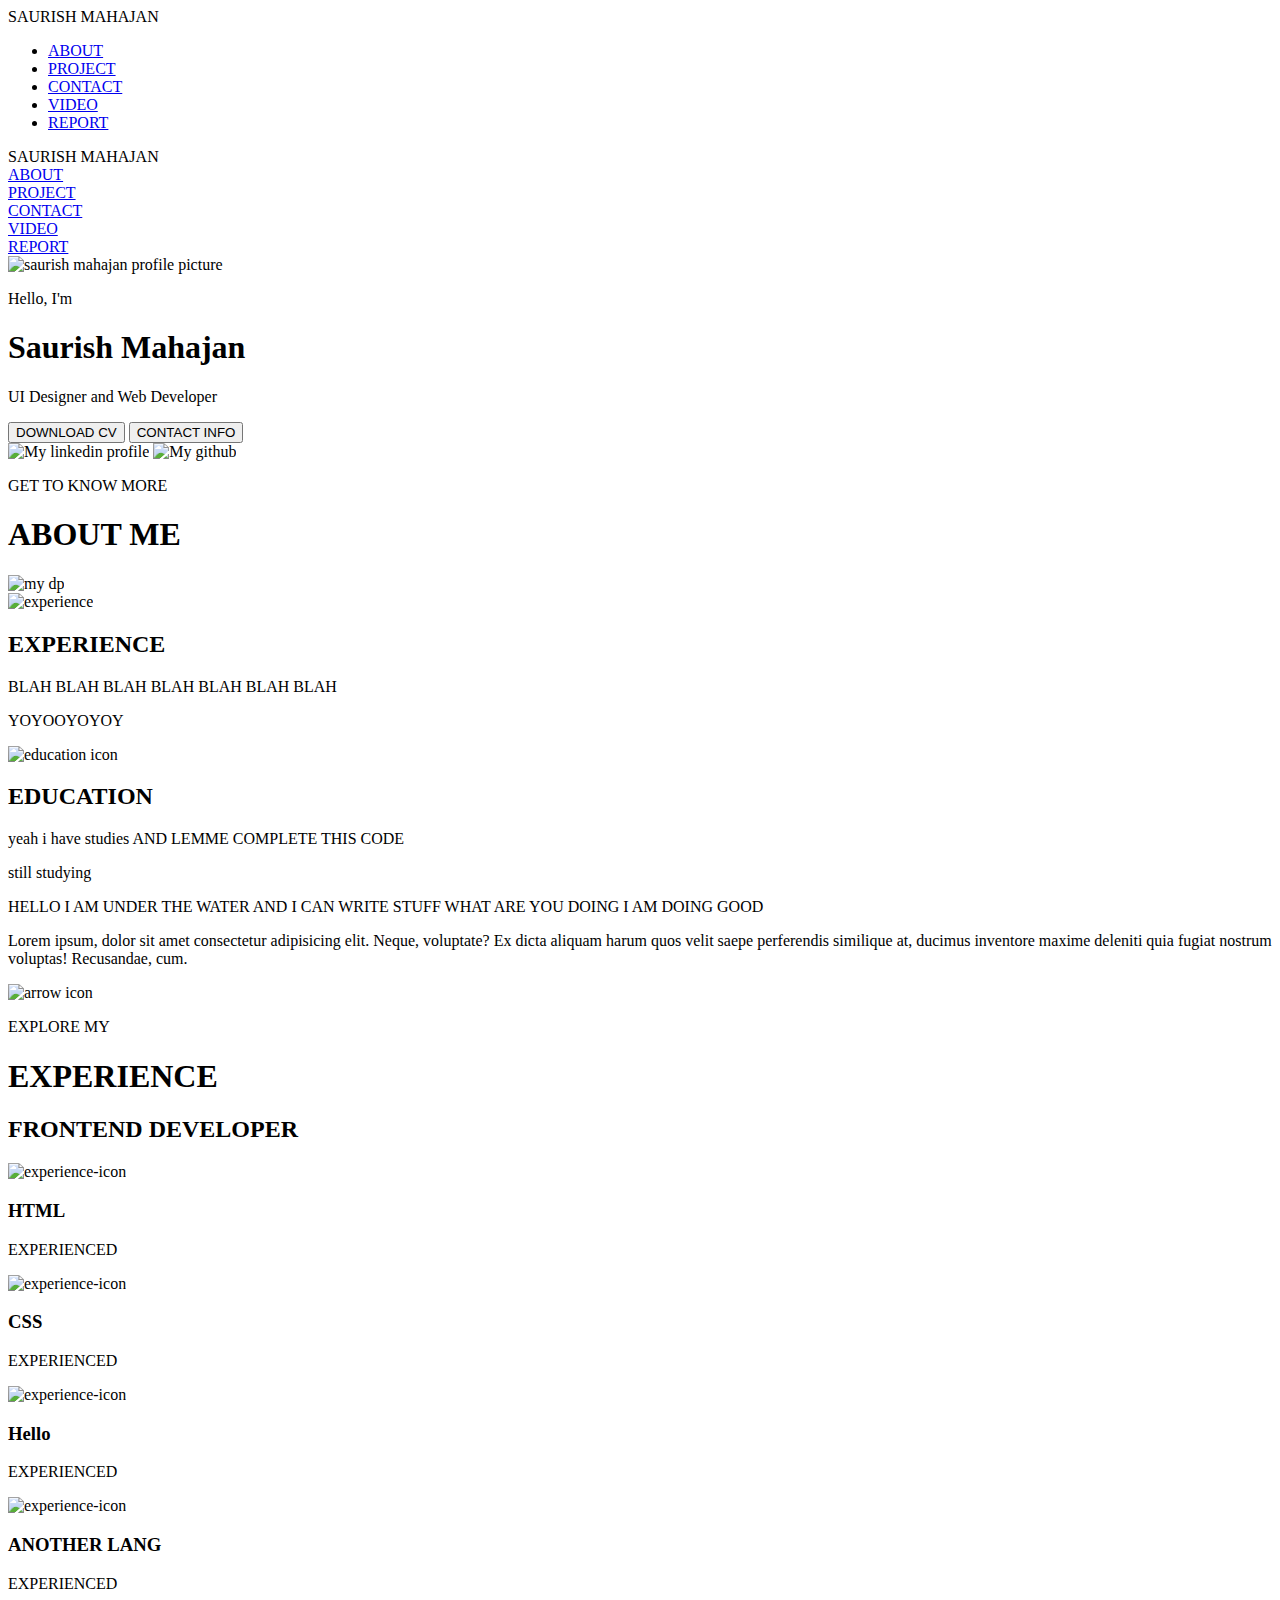
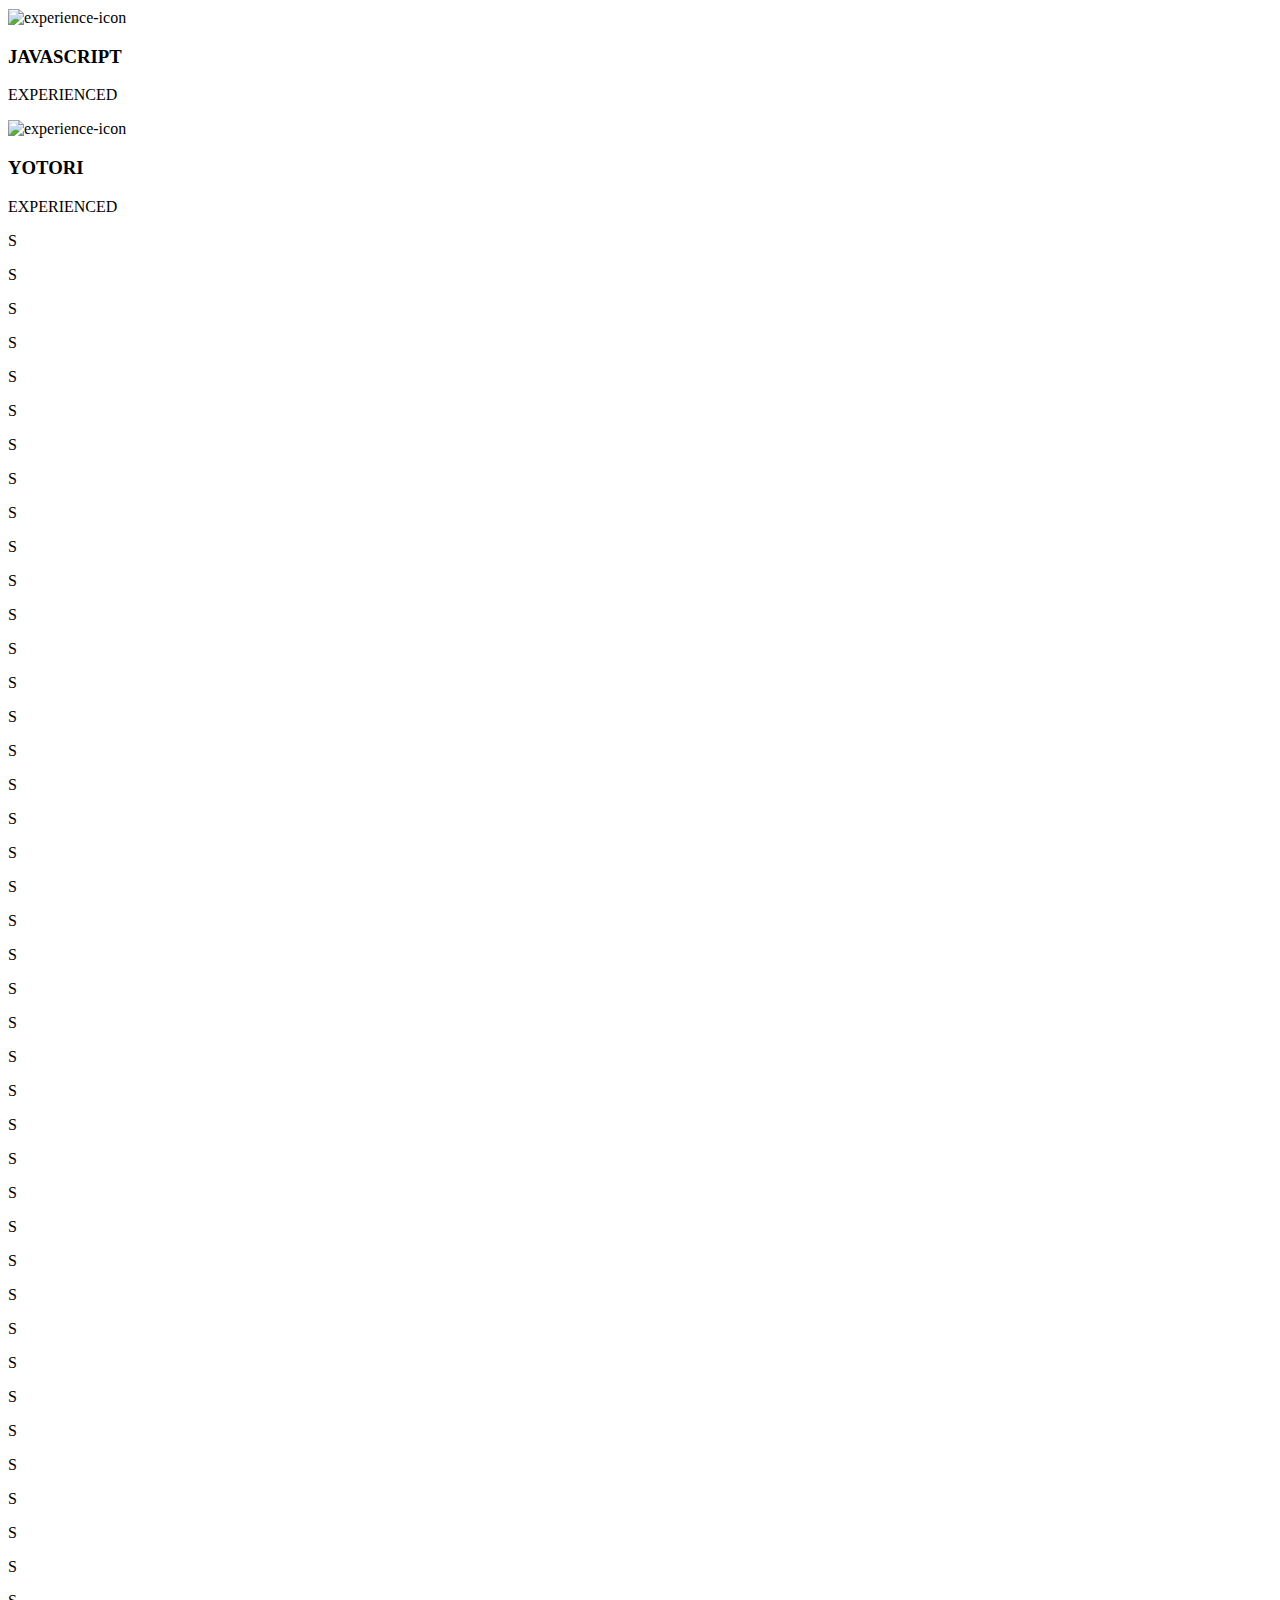
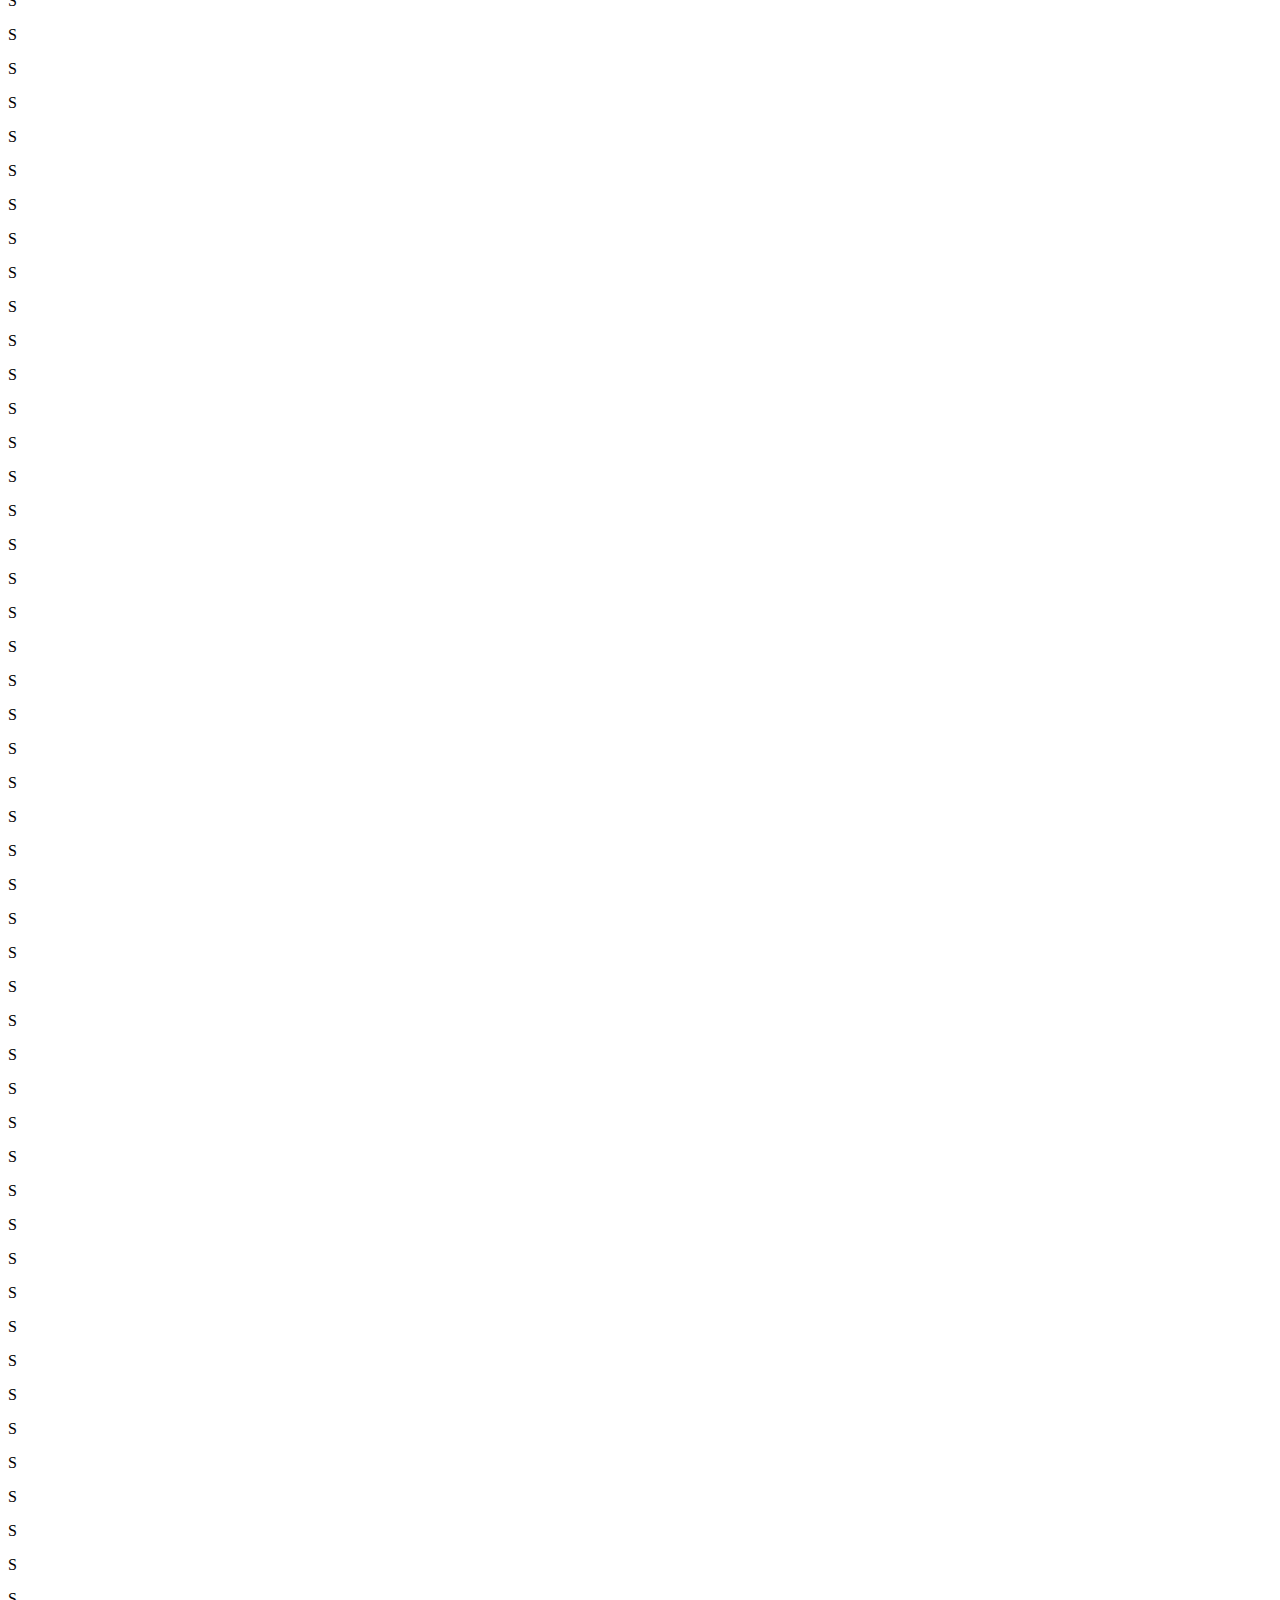
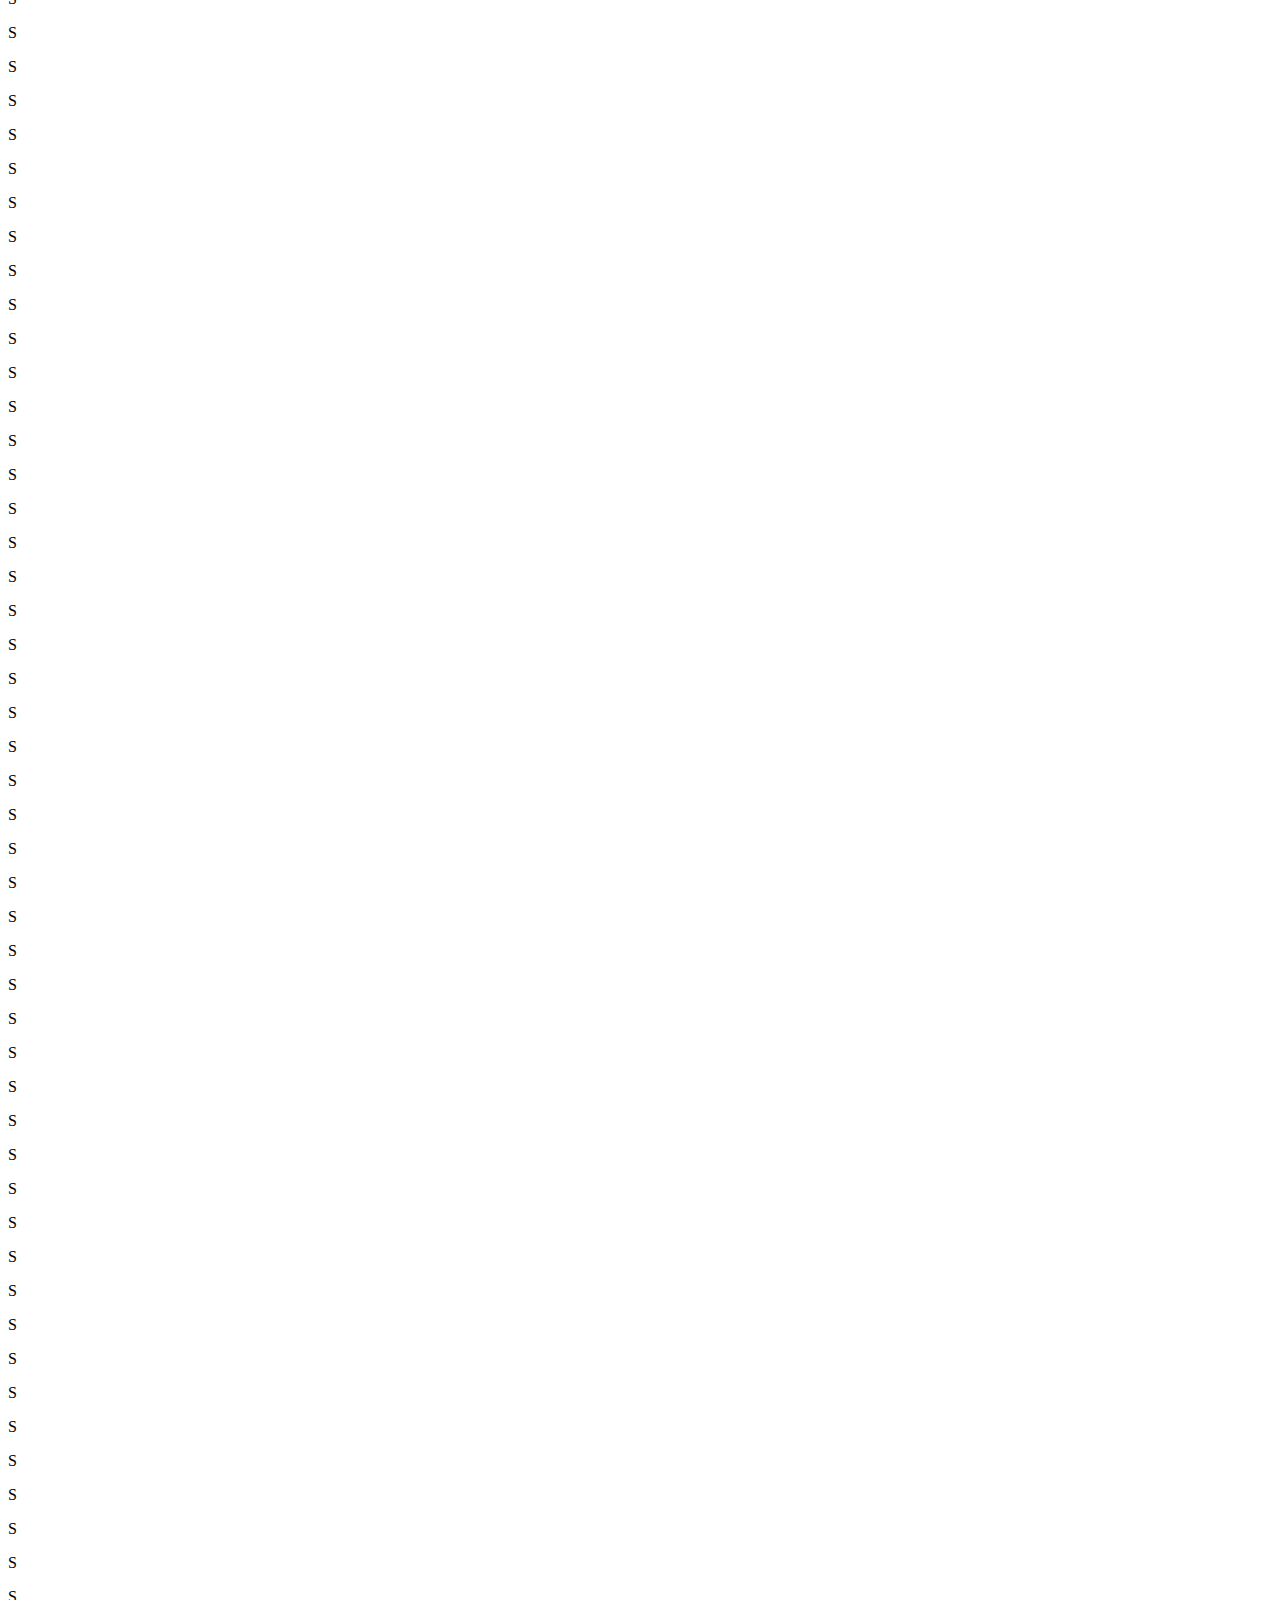
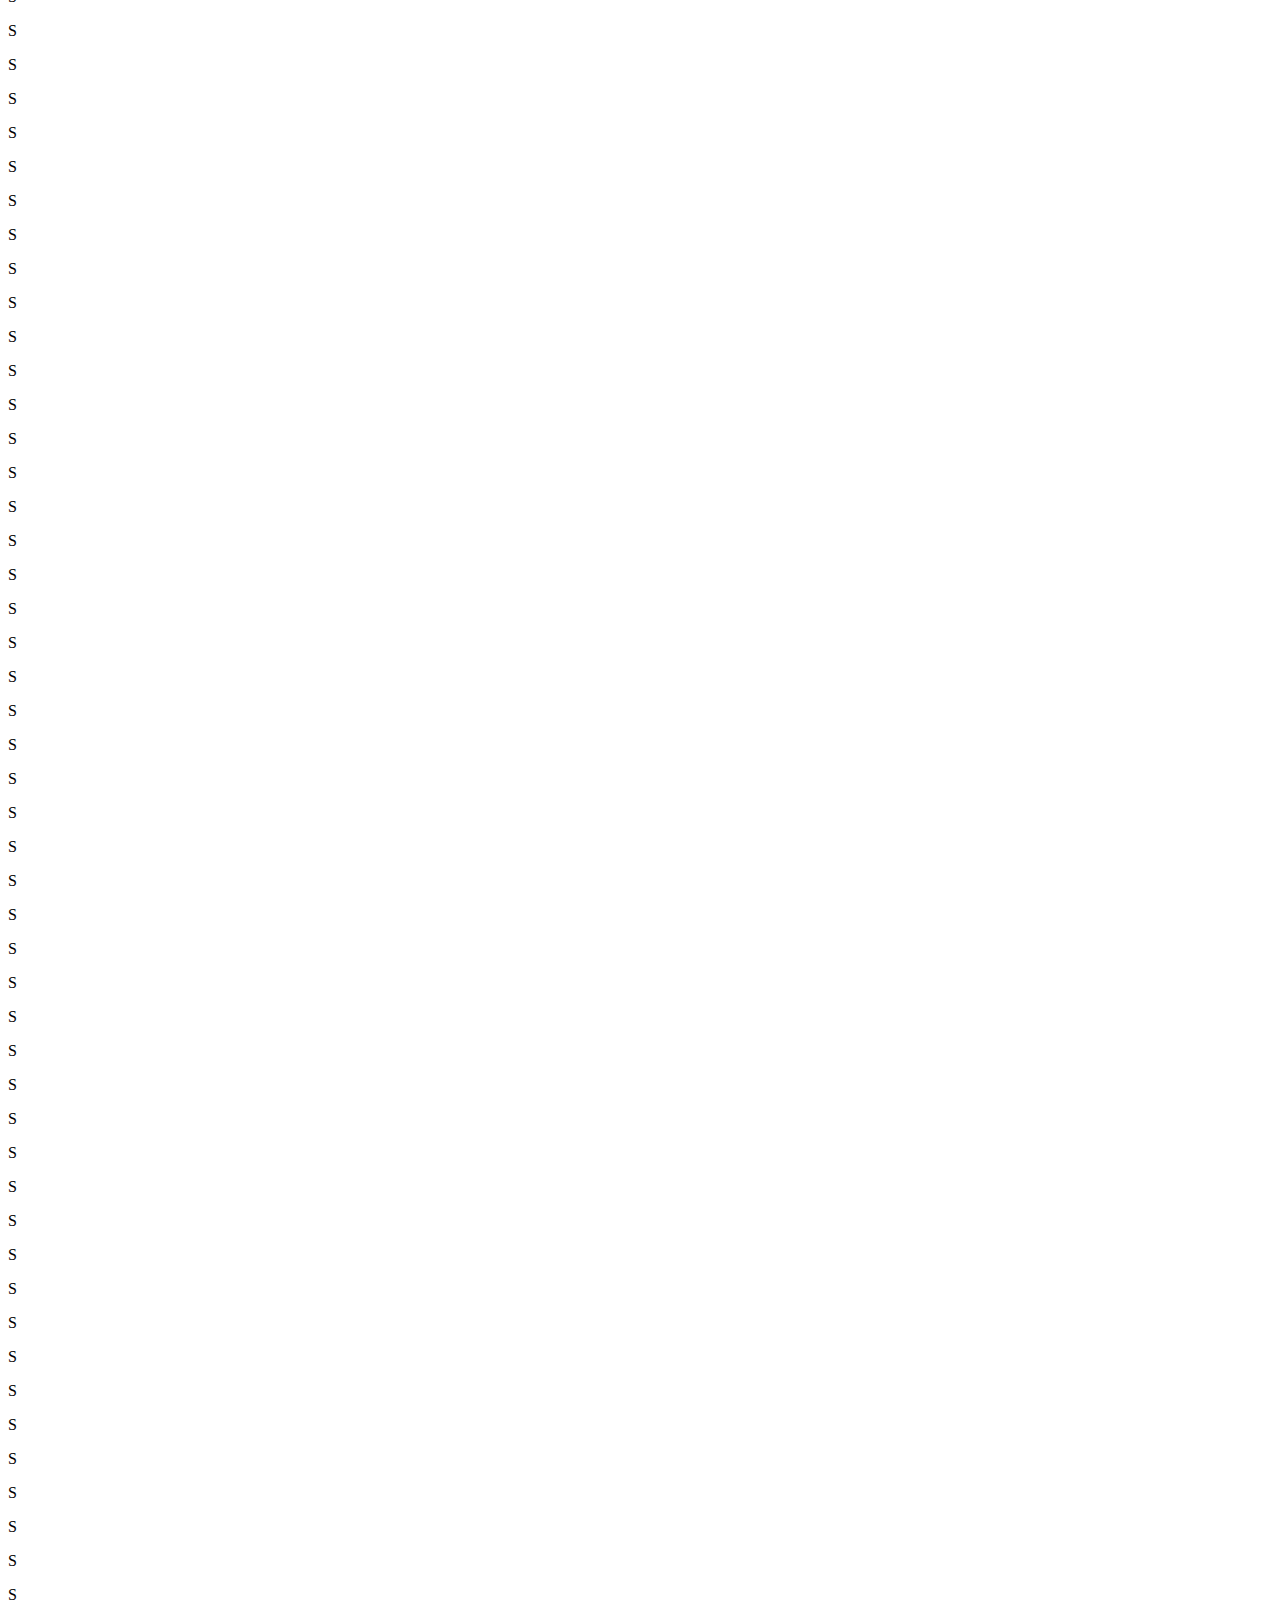
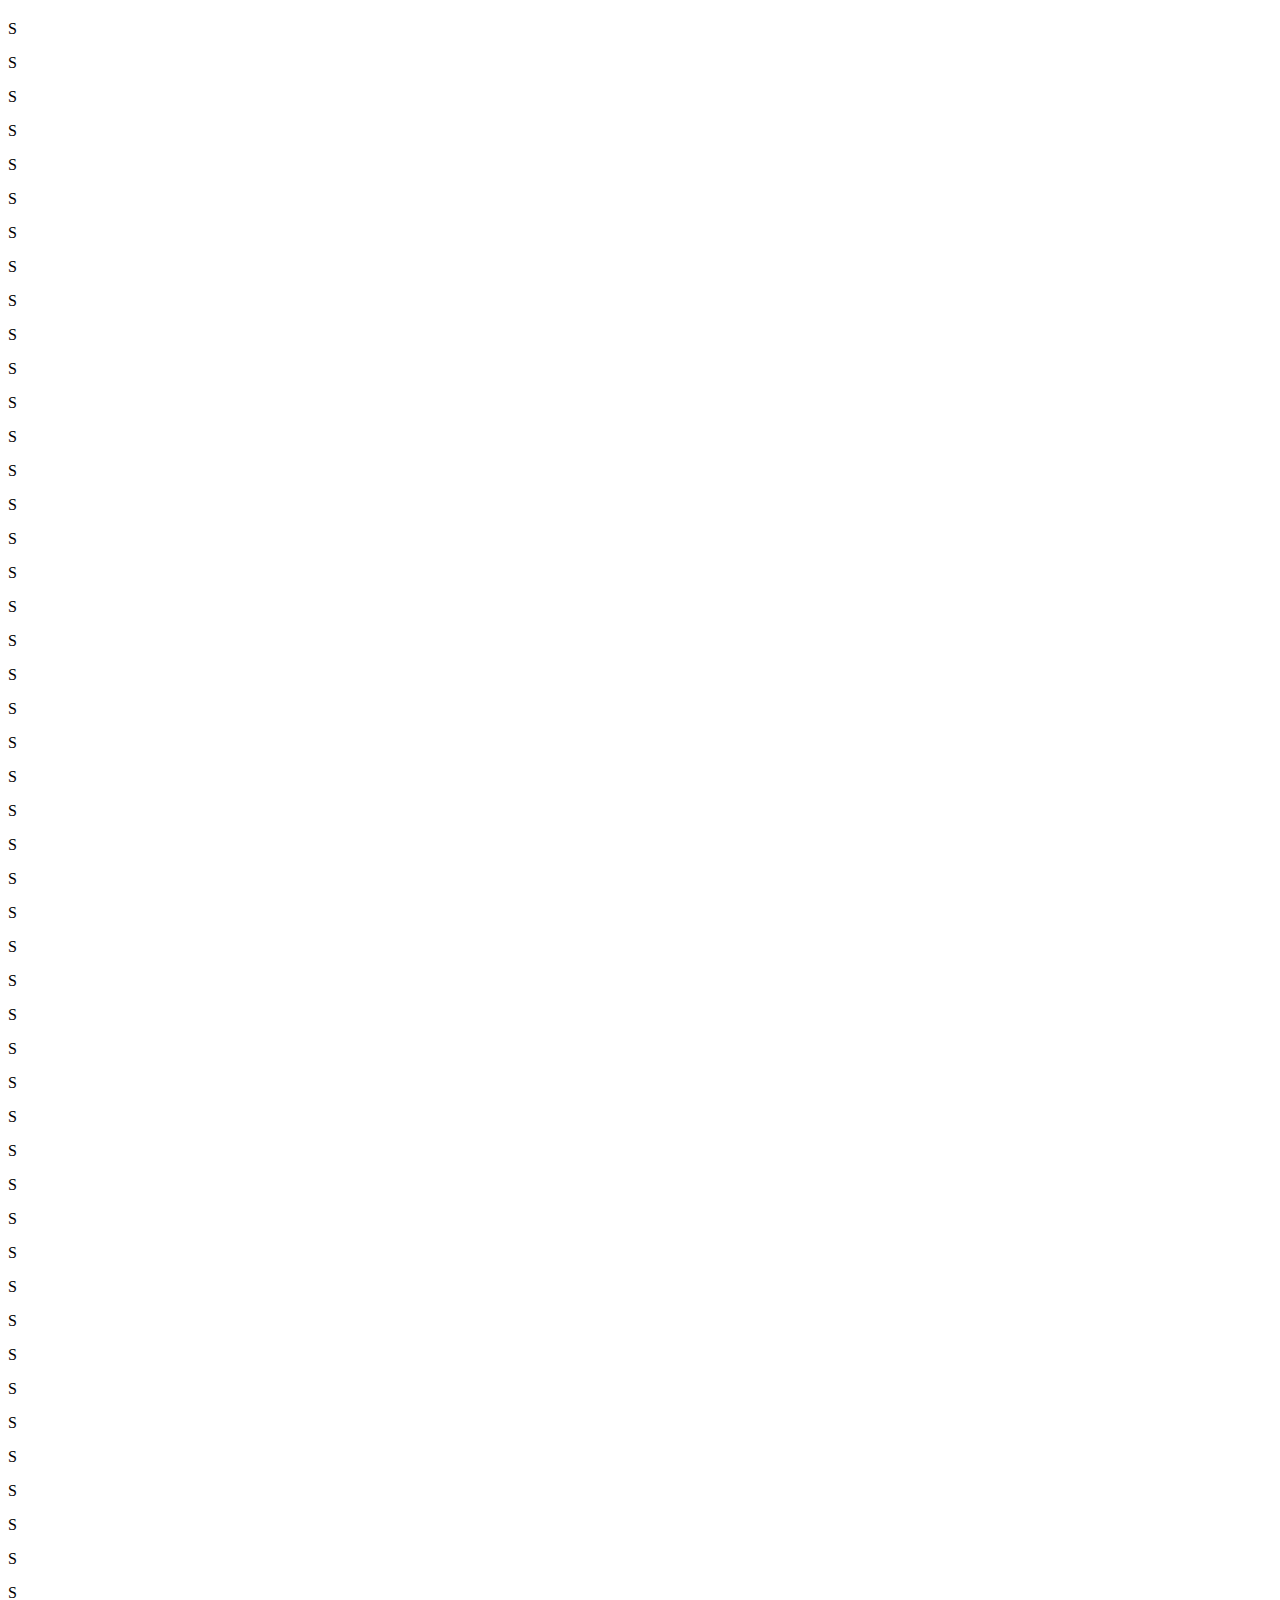
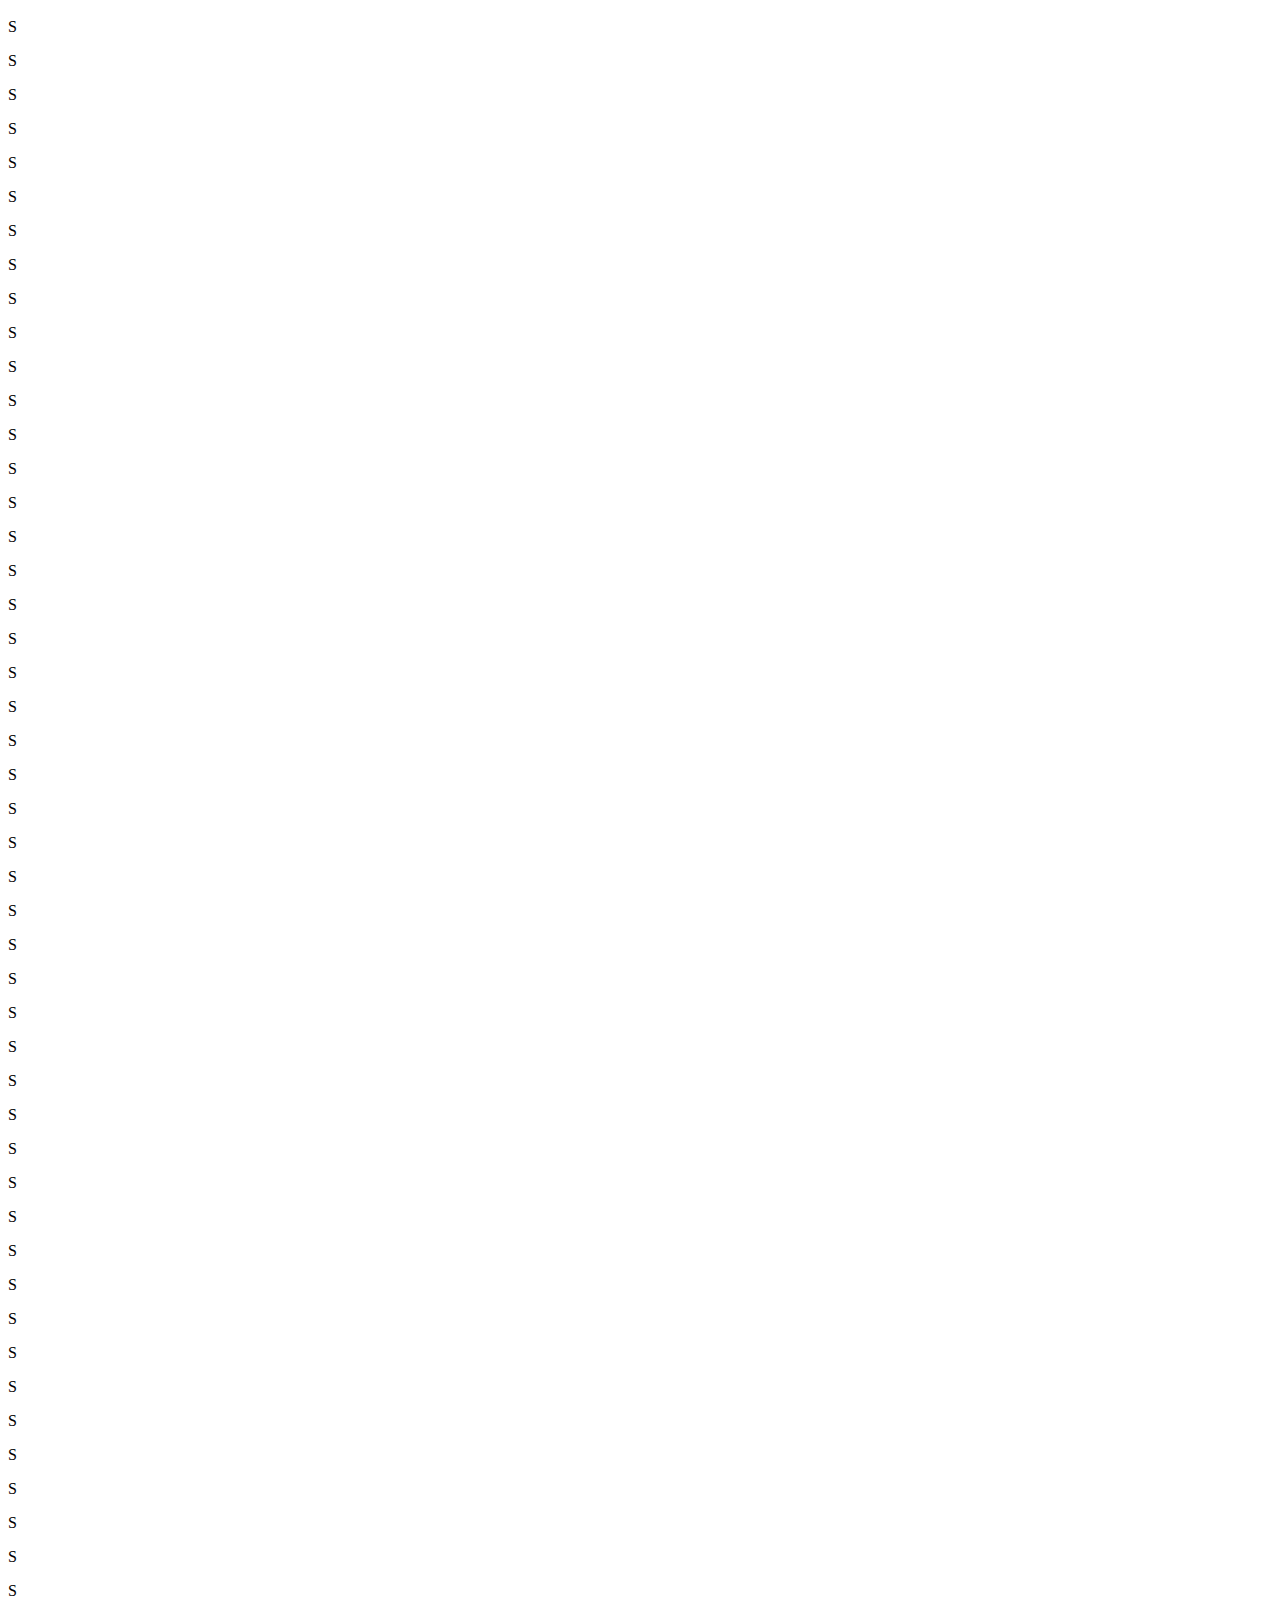
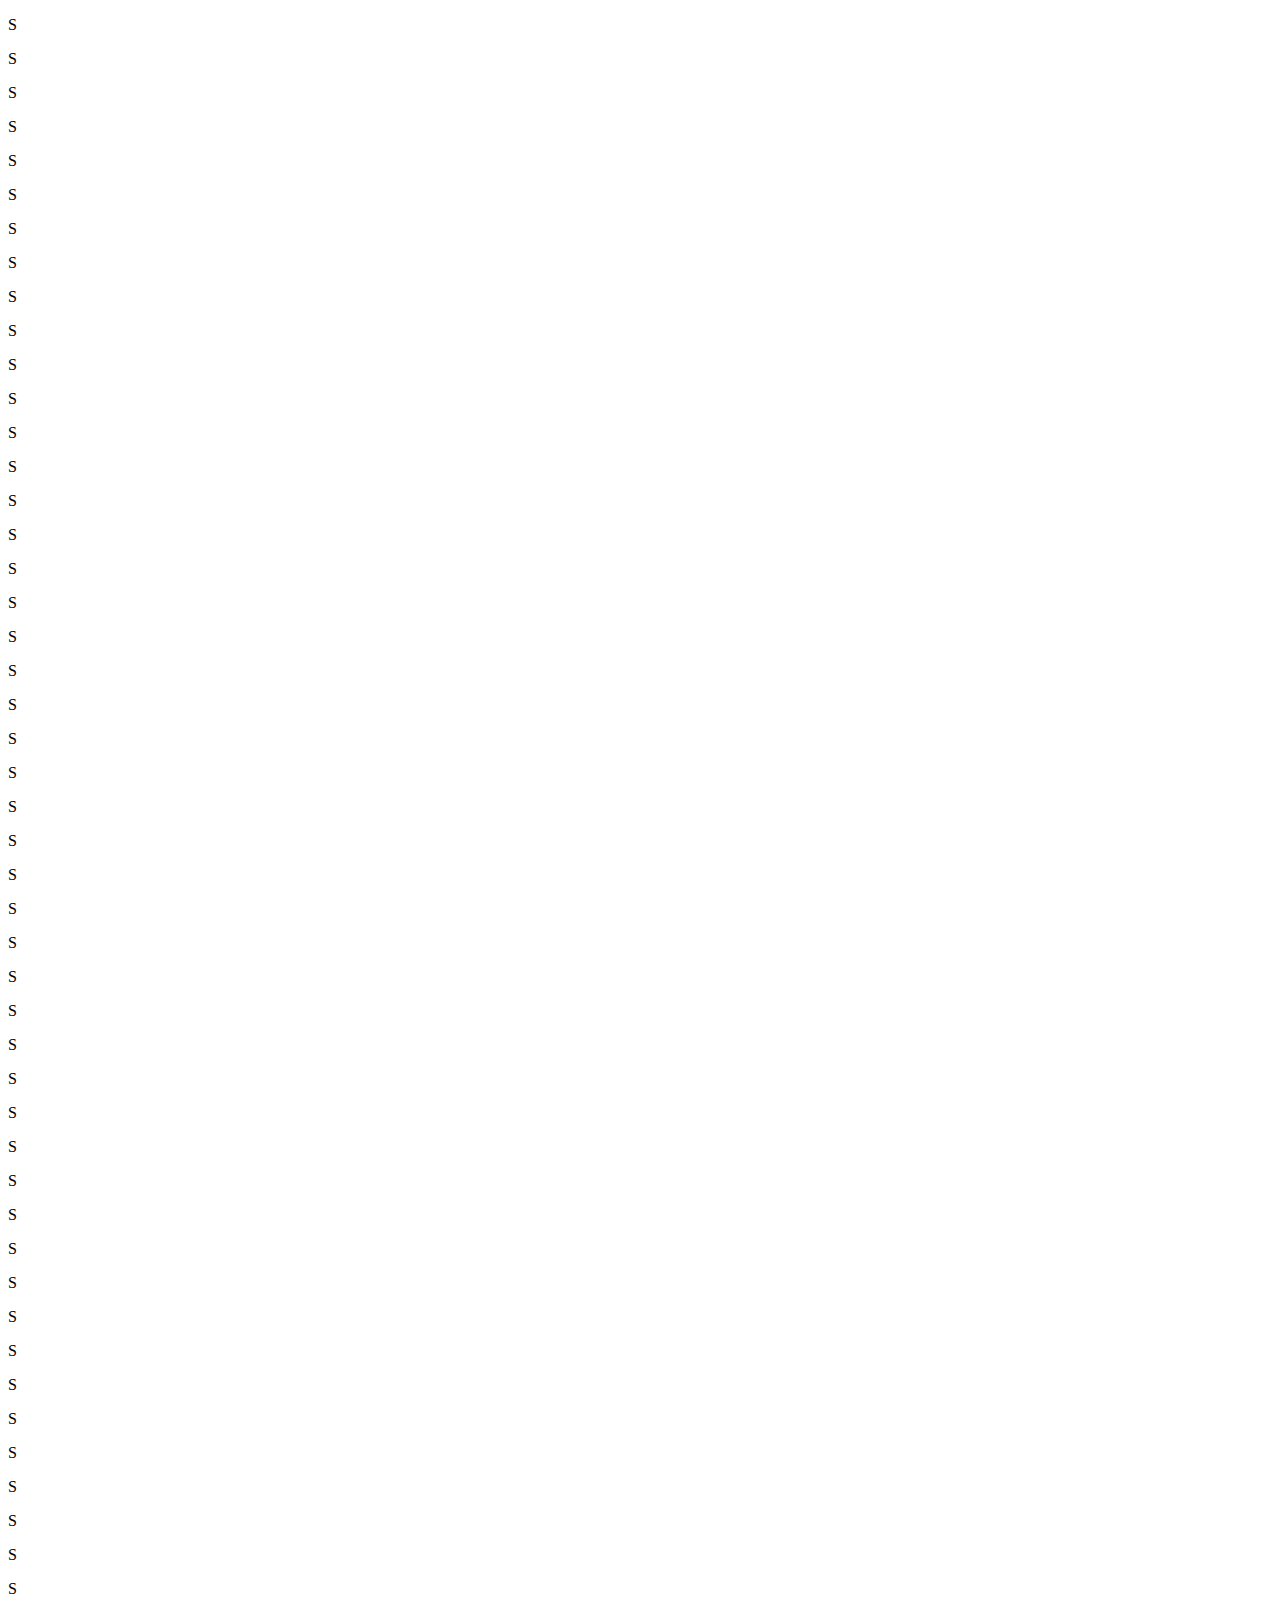
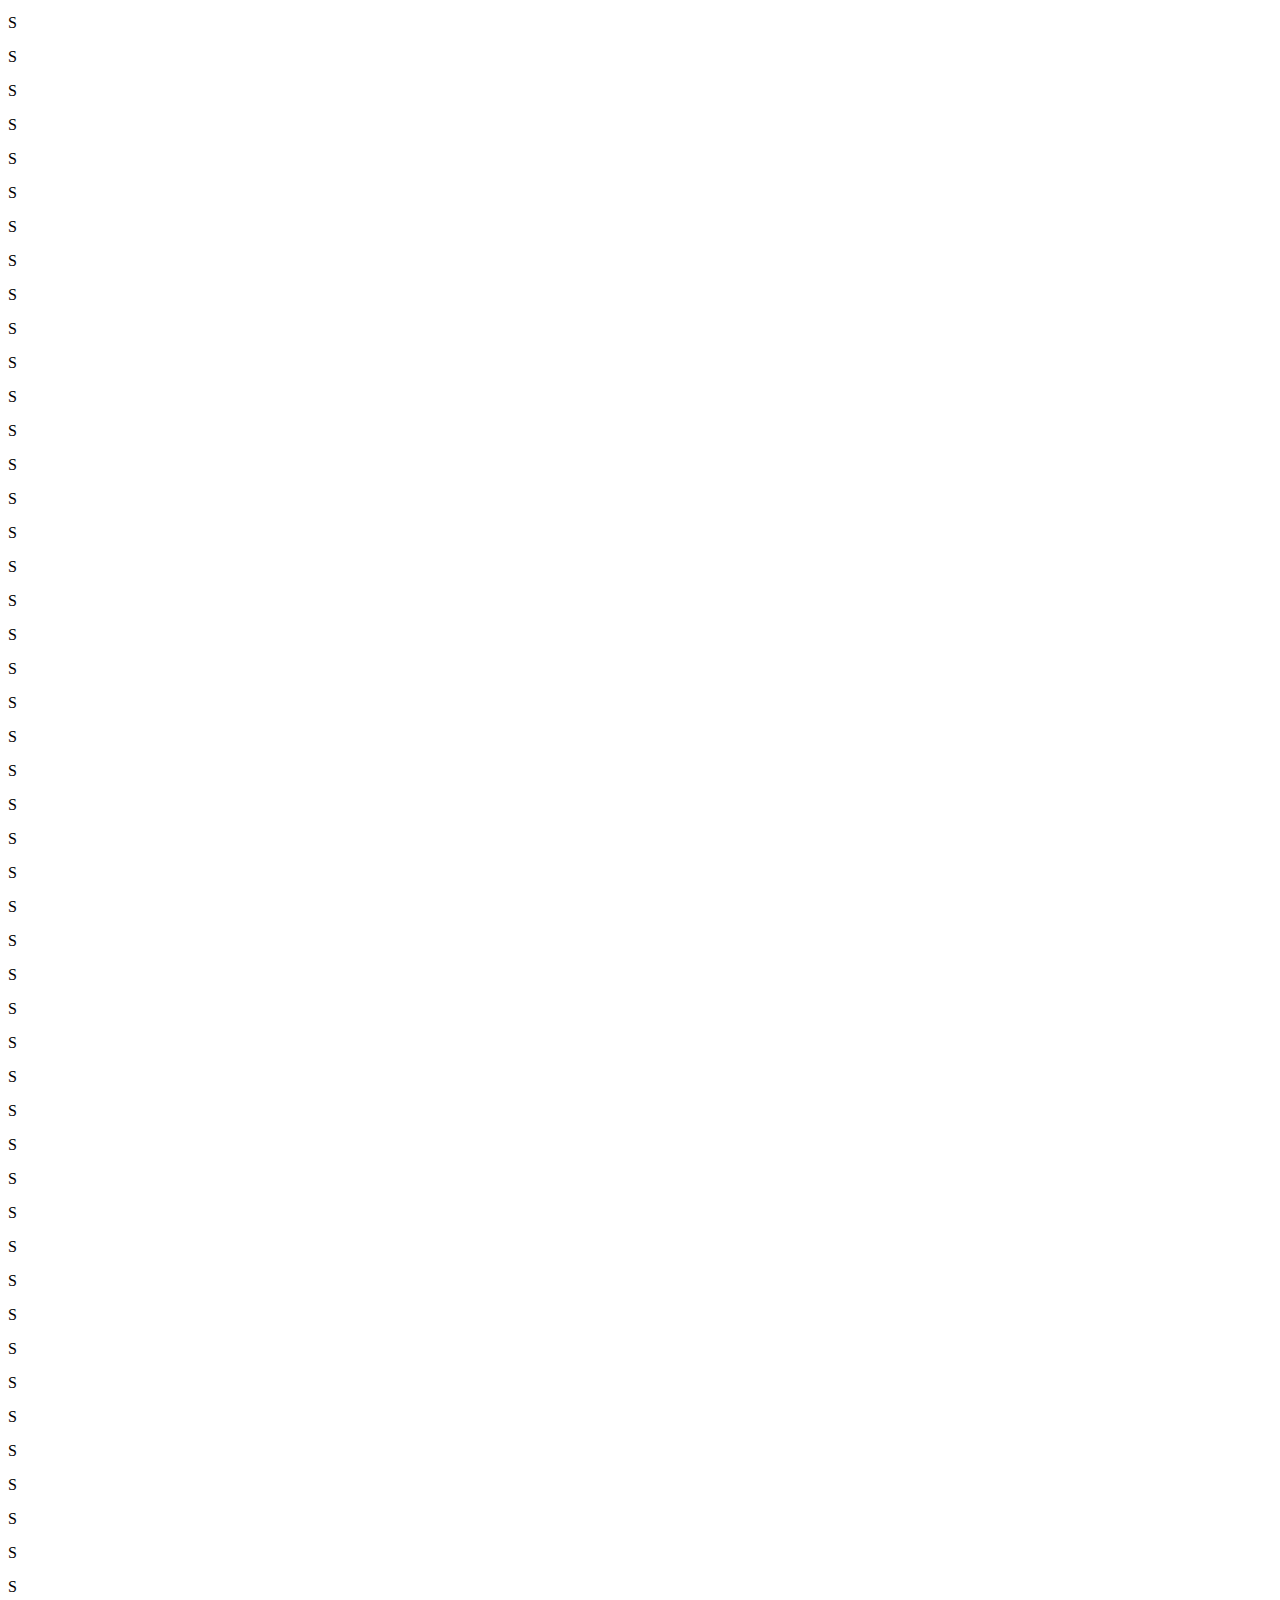
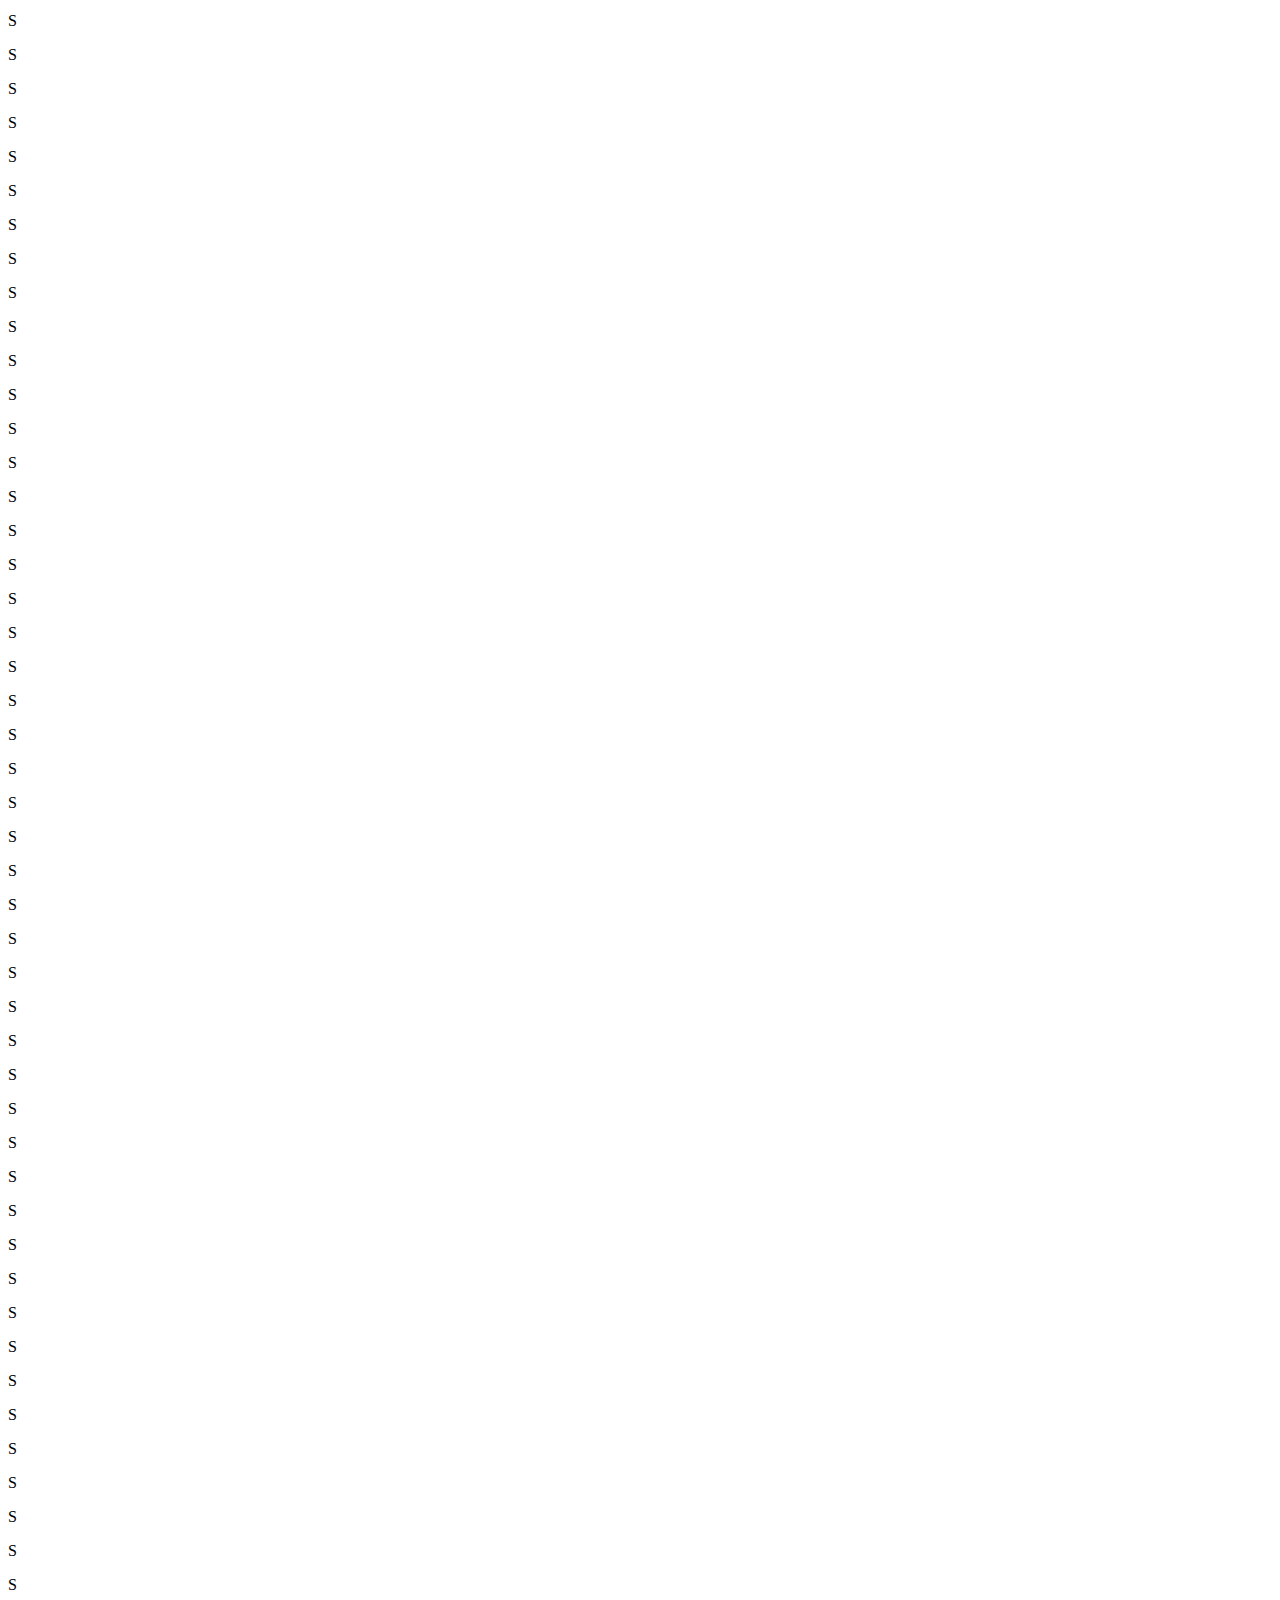
==== index.html @ 56616908 "Merge pull request #1 from SM-333/Home-page" ====
<!DOCTYPE html>
<html lang="en">
  <head>
    <meta charset="UTF-8" />
    <meta name="viewport" content="width=device-width, initial-scale=1.0" />
    <title>PORTFOLIO</title>
    <link rel="stylesheet" href="style.css" />
    <link rel="stylesheet" href="mediaqueries.css" />
  </head>
  <body>
    <nav id="desktop-nav">
      <div class="logo">SAURISH MAHAJAN</div>
      <div>
        <ul class="nav-links">
          <li><a href="#about">ABOUT</a></li>
          <li><a href="#project">PROJECT</a></li>
          <li><a href="#contact">CONTACT</a></li>
          <li><a href="#video">VIDEO</a></li>
          <li><a href="#report">REPORT</a></li>
        </ul>
      </div>
    </nav>
    <nav id="hamburger-nav">
      <div class="logo">SAURISH MAHAJAN</div>
      <div class="hamburger-menu">
        <div class="hamburger-icon" onclick="toggleMenu()">
          <span></span>
          <span></span>
          <span></span>
        </div>
        <div class="menu-links">
          <li><a href="#about" onclick="toggleMenu()">ABOUT</a></li>
          <li><a href="#project" onclick="toggleMenu()">PROJECT</a></li>
          <li><a href="#contact" onclick="toggleMenu()">CONTACT</a></li>
          <li><a href="#video" onclick="toggleMenu()">VIDEO</a></li>
          <li><a href="#report" onclick="toggleMenu()">REPORT</a></li>
        </div>
      </div>
    </nav>
    <section id="profile">
      <div class="section__pic-container">
        <img src="./assets/profile pic 2.jpg" alt="saurish mahajan profile picture"/>
        </div>

      </div>
      <div class="section__text">
        <p class="section__text_p1">Hello, I'm</p>
        <h1 class="title">Saurish Mahajan</h1>
        <p class="section__text_p2">UI Designer and Web Developer</p>
        <div class="btn-container">
          <button class="btn btn-color-2" onclick="window.open('./assets/saurishCV.pdf')">DOWNLOAD CV</button>
          <button class="btn btn-color-1" onclick="location.href='./#contact' ">CONTACT INFO </button>
        </div>
        <div id="socials-container">
          <img src="./assets/linkedin.png" alt="My linkedin profile" 
          class="icon" onclick="location.href='https:/www.linkedin.com/in/saurish-mahajan333'"/>
          <img src="./assets/github.png" alt="My github" 
          class="icon" onclick="location.href='https:/github.com/SM-333'"/>
          
        </div>
      </div>
      
    </section>
    <section id="about">
      <p class="section__text_p1">GET TO KNOW MORE</p>
      <h1 class="title">ABOUT ME</h1>
      <div class="section-container">
        <div class="section__pic-container">
          <img src="./assets/my dp.jpg" alt="my dp" class="about-pic" />
        </div>
        <div class="about-details-container">
          <div class="about-container">
            <div class="details-container">
            <img src="./assets/experience.png"
            alt="experience"
            class="icon" />
            <h2>EXPERIENCE</h2>
            <p>BLAH BLAH BLAH BLAH BLAH BLAH BLAH </p>
            <p>YOYOOYOYOY</p>
            </div>
           
           <div class="details-container">
            <img src="./assets/education.png"
            alt="education icon"
            class="icon"/>
            <h2>EDUCATION</h2>
            <p>yeah i have studies AND LEMME COMPLETE THIS CODE  </p>
            <p>
              still studying
            </p>
          </div>
        </div>
        <div class="text-container">
          <p>HELLO I AM UNDER THE WATER AND I CAN WRITE STUFF WHAT ARE YOU DOING I AM DOING GOOD  </p>
          <p>Lorem ipsum, dolor sit amet consectetur adipisicing elit. Neque, voluptate? Ex dicta aliquam harum quos velit saepe perferendis similique at, ducimus inventore maxime deleniti quia fugiat nostrum voluptas! Recusandae, cum.</p>
        </div>
          </div>
      </div>
      <img src="./assets/arrow.png" alt="arrow icon" class="icon arrow" onclick="location.href='./experience'"/>
    </section>
    <section id="experience">
      <p class="section__text_p1">EXPLORE MY</p>
      <h1 class="title">EXPERIENCE</h1>
      <div class="experience-details-container"></div>
      <div class="about-container">
        <div class="details-container">
          <h2 class="experience-sub-title">FRONTEND DEVELOPER</h2>
          <div class="article-container">
            <article>
              <img src="./assets/checkmark.png" alt="experience-icon" class="icon"/>
              <div>
                <h3>HTML</h3>
                <P>EXPERIENCED</P>
              </div>
            </article>
            <article>
              <img src="./assets/checkmark.png" alt="experience-icon" class="icon"/>
              <div>
                <h3>CSS</h3>
                <P>EXPERIENCED</P>
              </div>
            </article>
            <article>
              <img src="./assets/checkmark.png" alt="experience-icon" class="icon"/>
              <div>
                <h3>Hello</h3>
                <P>EXPERIENCED</P>
              </div>
            </article>
            <article>
              <img src="./assets/checkmark.png" alt="experience-icon" class="icon"/>
              <div>
                <h3>ANOTHER LANG</h3>
                <P>EXPERIENCED</P>
              </div>
            </article>
            <article>
              <img src="./assets/checkmark.png" alt="experience-icon" class="icon"/>
              <div>
                <h3>JAVASCRIPT </h3>
                <P>EXPERIENCED</P>
              </div>
            </article>
            <article>
              <img src="./assets/checkmark.png" alt="experience-icon" class="icon"/>
              <div>
                <h3>YOTORI</h3>
                <P>EXPERIENCED</P>
              </div>
            </article>
          </div>
        </div>
      </div>
    </section>
    <script src="script.js"></script>
  </body>
  <div class="background">
    <p>S</p>
    <P>S</P>
    <p>S</p>
    <P>S</P>
    <p>S</p>
    <P>S</P>
    <p>S</p>
    <P>S</P>
    <p>S</p>
    <P>S</P>
    <p>S</p>
    <P>S</P>
    <p>S</p>
    <P>S</P>
    <p>S</p>
    <P>S</P>
    <p>S</p>
    <P>S</P>
    <p>S</p>
    <P>S</P>
    <p>S</p>
    <P>S</P>
    <p>S</p>
    <P>S</P>
    <p>S</p>
    <P>S</P>
    <p>S</p>
    <P>S</P>
    <p>S</p>
    <P>S</P>
    <p>S</p>
    <P>S</P>
    <p>S</p>
    <P>S</P>
    <p>S</p>
    <P>S</P>
    <p>S</p>
    <P>S</P>
    <p>S</p>
    <P>S</P>
    <p>S</p>
    <P>S</P>
    <p>S</p>
    <P>S</P>
    <p>S</p>
    <P>S</P>
    <p>S</p>
    <P>S</P>
    <p>S</p>
    <P>S</P>
    <p>S</p>
    <P>S</P>
    <p>S</p>
    <P>S</P>
    <p>S</p>
    <P>S</P>
    <p>S</p>
    <P>S</P>
    <p>S</p>
    <P>S</P>
    <p>S</p>
    <P>S</P>
    <p>S</p>
    <P>S</P>
    <p>S</p>
    <P>S</P>
    <p>S</p>
    <P>S</P>
    <p>S</p>
    <P>S</P>
    <p>S</p>
    <P>S</P>
    <p>S</p>
    <P>S</P>
    <p>S</p>
    <P>S</P>
    <p>S</p>
    <P>S</P>
    <p>S</p>
    <P>S</P>
    <p>S</p>
    <P>S</P>
    <p>S</p>
    <P>S</P>
    <p>S</p>
    <P>S</P>
    <p>S</p>
    <P>S</P>
    <p>S</p>
    <P>S</P>
    <p>S</p>
    <P>S</P>
    <p>S</p>
    <P>S</P>
    <p>S</p>
    <P>S</P>
    <p>S</p>
    <P>S</P>
    <p>S</p>
    <P>S</P>
    <p>S</p>
    <P>S</P>
    <p>S</p>
    <P>S</P>
    <p>S</p>
    <P>S</P>
    <p>S</p>
    <P>S</P>
    <p>S</p>
    <P>S</P>
    <p>S</p>
    <P>S</P>
    <p>S</p>
    <P>S</P>
    <p>S</p>
    <P>S</P>
    <p>S</p>
    <P>S</P>
    <p>S</p>
    <P>S</P>
    <p>S</p>
    <P>S</P>
    <p>S</p>
    <P>S</P>
    <p>S</p>
    <P>S</P>
    <p>S</p>
    <P>S</P>
    <p>S</p>
    <P>S</P>
    <p>S</p>
    <P>S</P>
    <p>S</p>
    <P>S</P>
    <p>S</p>
    <P>S</P>
    <p>S</p>
    <P>S</P>
    <p>S</p>
    <P>S</P>
    <p>S</p>
    <P>S</P>
    <p>S</p>
    <P>S</P>
    <p>S</p>
    <P>S</P>
    <p>S</p>
    <P>S</P>
    <p>S</p>
    <P>S</P>
    <p>S</p>
    <P>S</P>
    <p>S</p>
    <P>S</P>
    <p>S</p>
    <P>S</P>
    <p>S</p>
    <P>S</P>
    <p>S</p>
    <P>S</P>
    <p>S</p>
    <P>S</P>
    <p>S</p>
    <p>S</p>
    <P>S</P>
    <p>S</p>
    <P>S</P>
    <p>S</p>
    <P>S</P>
    <p>S</p>
    <P>S</P>
    <p>S</p>
    <P>S</P>
    <p>S</p>
    <P>S</P>
    <p>S</p>
    <P>S</P>
    <p>S</p>
    <P>S</P>
    <p>S</p>
    <P>S</P>
    <p>S</p>
    <P>S</P>
    <p>S</p>
    <P>S</P>
    <p>S</p>
    <P>S</P>
    <p>S</p>
    <P>S</P>
    <p>S</p>
    <P>S</P>
    <p>S</p>
    <P>S</P>
    <p>S</p>
    <P>S</P>
    <p>S</p>
    <P>S</P>
    <p>S</p>
    <P>S</P>
    <p>S</p>
    <P>S</P>
    <p>S</p>
    <P>S</P>
    <p>S</p>
    <P>S</P>
    <p>S</p>
    <P>S</P>
    <p>S</p>
    <P>S</P>
    <p>S</p>
    <P>S</P>
    <p>S</p>
    <P>S</P>
    <p>S</p>
    <P>S</P>
    <p>S</p>
    <P>S</P>
    <p>S</p>
    <P>S</P>
    <p>S</p>
    <P>S</P>
    <p>S</p>
    <P>S</P>
    <p>S</p>
    <P>S</P>
    <p>S</p>
    <P>S</P>
    <p>S</p>
    <P>S</P>
    <p>S</p>
    <P>S</P>
    <p>S</p>
    <P>S</P>
    <p>S</p>
    <P>S</P>
    <p>S</p>
    <P>S</P>
    <p>S</p>
    <P>S</P>
    <p>S</p>
    <P>S</P>
    <p>S</p>
    <P>S</P>
    <p>S</p>
    <P>S</P>
    <p>S</p>
    <P>S</P>
    <p>S</p>
    <P>S</P>
    <p>S</p>
    <P>S</P>
    <p>S</p>
    <P>S</P>
    <p>S</p>
    <P>S</P>
    <p>S</p>
    <P>S</P>
    <p>S</p>
    <P>S</P>
    <p>S</p>
    <P>S</P>
    <p>S</p>
    <P>S</P>
    <p>S</p>
    <P>S</P>
    <p>S</p>
    <P>S</P>
    <p>S</p>
    <P>S</P>
    <p>S</p>
    <P>S</P>
    <p>S</p>
    <P>S</P>
    <p>S</p>
    <P>S</P>
    <p>S</p>
    <P>S</P>
    <p>S</p>
    <P>S</P>
    <p>S</p>
    <P>S</P>
    <p>S</p>
    <P>S</P>
    <p>S</p>
    <P>S</P>
    <p>S</p>
    <P>S</P>
    <p>S</p>
    <P>S</P>
    <p>S</p>
    <P>S</P>
    <p>S</p>
    <P>S</P>
    <p>S</p>
    <P>S</P>
    <p>S</p>
    <P>S</P>
    <p>S</p>
    <P>S</P>
    <p>S</p>
    <P>S</P>
    <p>S</p>
    <P>S</P>
    <p>S</p>
    <P>S</P>
    <p>S</p>
    <P>S</P>
    <P>S</P>
    <p>S</p>
    <P>S</P>
    <p>S</p>
    <P>S</P>
    <p>S</p>
    <P>S</P>
    <p>S</p>
    <P>S</P>
    <p>S</p>
    <P>S</P>
    <p>S</p>
    <P>S</P>
    <p>S</p>
    <P>S</P>
    <p>S</p>
    <P>S</P>
    <p>S</p>
    <P>S</P>
    <p>S</p>
    <P>S</P>
    <p>S</p>
    <P>S</P>
    <p>S</p>
    <P>S</P>
    <p>S</p>
    <P>S</P>
    <p>S</p>
    <P>S</P>
    <p>S</p>
    <P>S</P>
    <p>S</p>
    <P>S</P>
    <p>S</p>
    <P>S</P>
    <p>S</p>
    <P>S</P>
    <p>S</p>
    <P>S</P>
    <p>S</p>
    <P>S</P>
    <p>S</p>
    <P>S</P>
    <p>S</p>
    <P>S</P>
    <p>S</p>
    <P>S</P>
    <p>S</p>
    <P>S</P>
    <p>S</p>
    <P>S</P>
    <p>S</p>
    <P>S</P>
    <p>S</p>
    <P>S</P>
    <p>S</p>
    <P>S</P>
    <p>S</p>
    <P>S</P>
    <p>S</p>
    <P>S</P>
    <p>S</p>
    <P>S</P>
    <p>S</p>
    <P>S</P>
    <p>S</p>
    <P>S</P>
    <p>S</p>
    <P>S</P>
    <p>S</p>
    <P>S</P>
    <p>S</p>
    <P>S</P>
    <p>S</p>
    <P>S</P>
    <p>S</p>
    <P>S</P>
    <p>S</p>
    <P>S</P>
    <p>S</p>
    <P>S</P>
    <p>S</p>
    <P>S</P>
    <p>S</p>
    <P>S</P>
    <p>S</p>
    <P>S</P>
    <p>S</p>
    <P>S</P>
    <p>S</p>
    <P>S</P>
    <p>S</p>
    <P>S</P>
    <p>S</p>
    <P>S</P>
    <p>S</p>
    <P>S</P>
    <p>S</p>
    <P>S</P>
    <p>S</p>
    <P>S</P>
    <p>S</p>
    <P>S</P>
    <p>S</p>
    <P>S</P>
    <p>S</p>
    <P>S</P>
    <p>S</p>
    <P>S</P>
    <p>S</p>
    <P>S</P>
    <p>S</p>
    <P>S</P>
    <p>S</p>
    <P>S</P>
    <p>S</p>
    <P>S</P>
    <p>S</p>
    <P>S</P>
    <p>S</p>
    <P>S</P>
    <p>S</p>
    <P>S</P>
    <p>S</p>
    <P>S</P>
    <p>S</p>
    <P>S</P>
    <p>S</p>
    <P>S</P>
    <p>S</p>
    <P>S</P>
    <p>S</p>
    <P>S</P>
    <p>S</p>
    <P>S</P>
    <p>S</p>
    <P>S</P>
    <p>S</p>
    <P>S</P>
    <p>S</p>
    <P>S</P>




  </div>
</html>
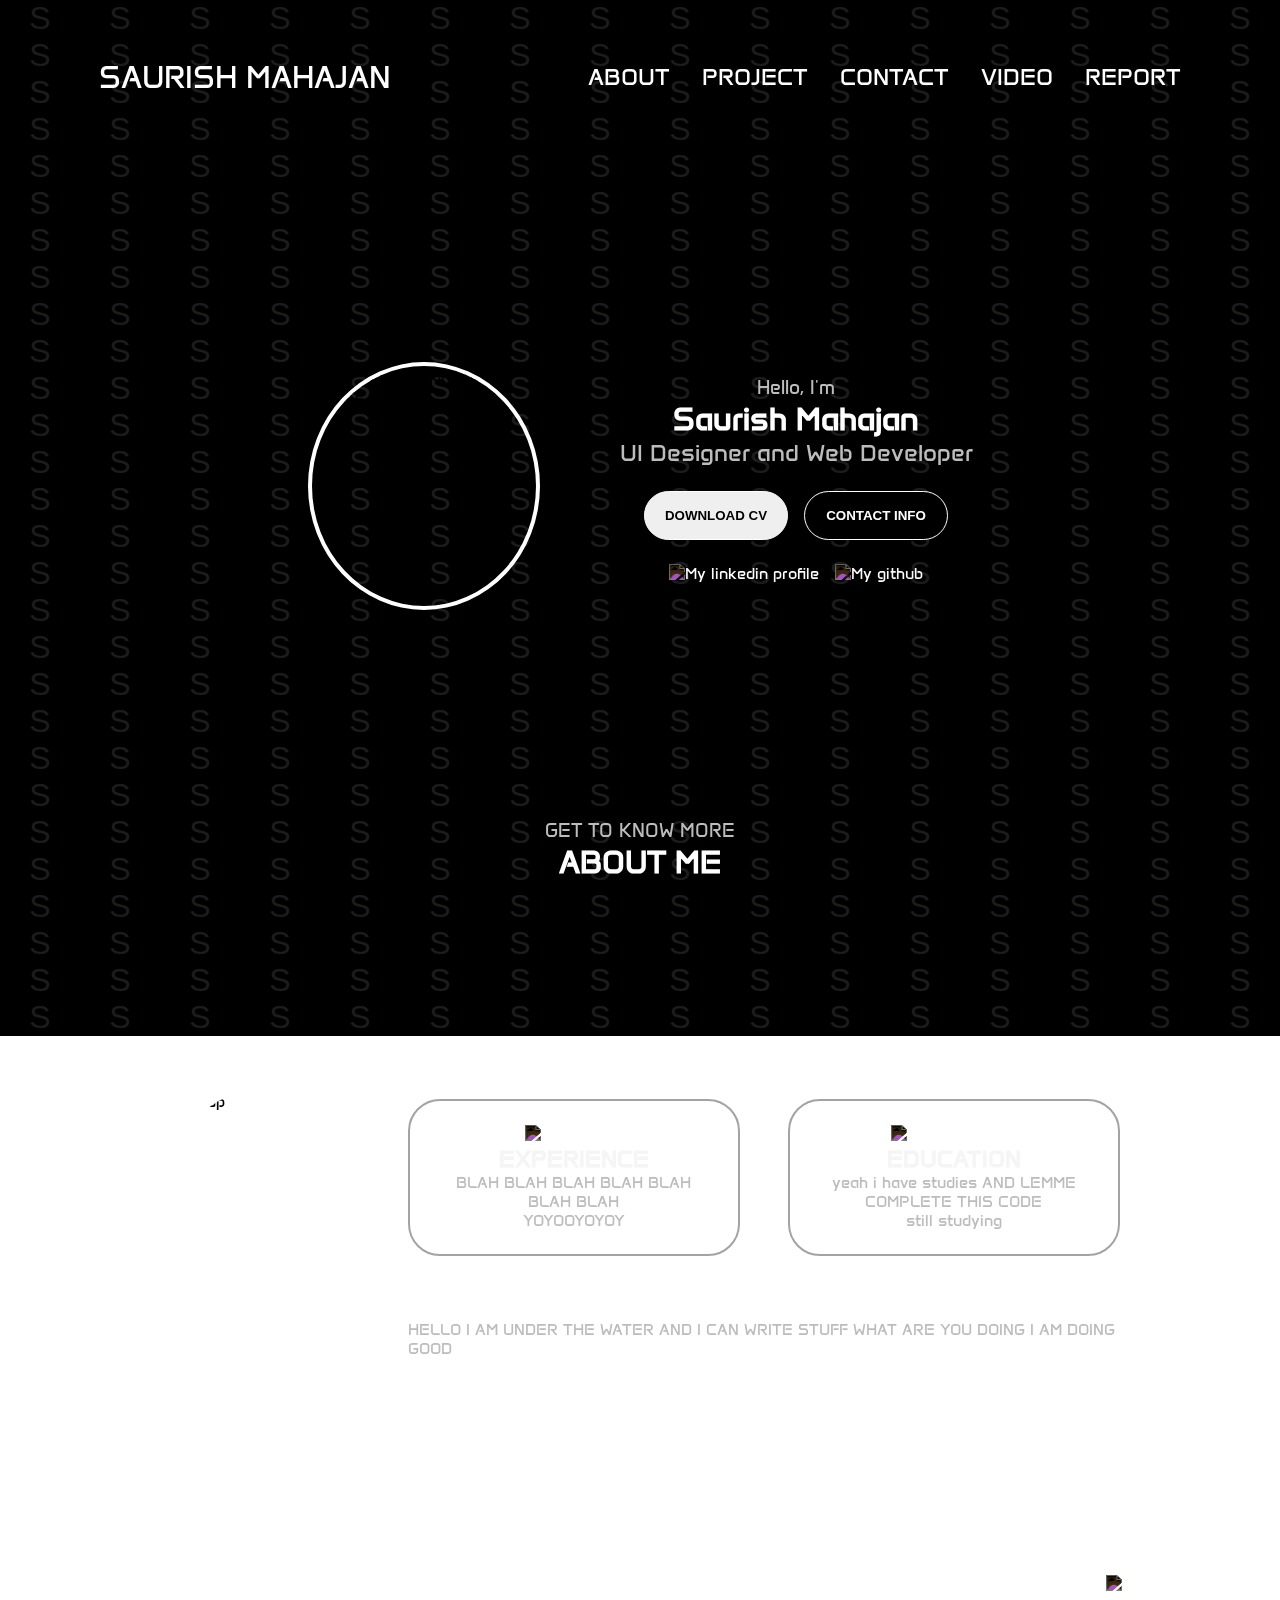
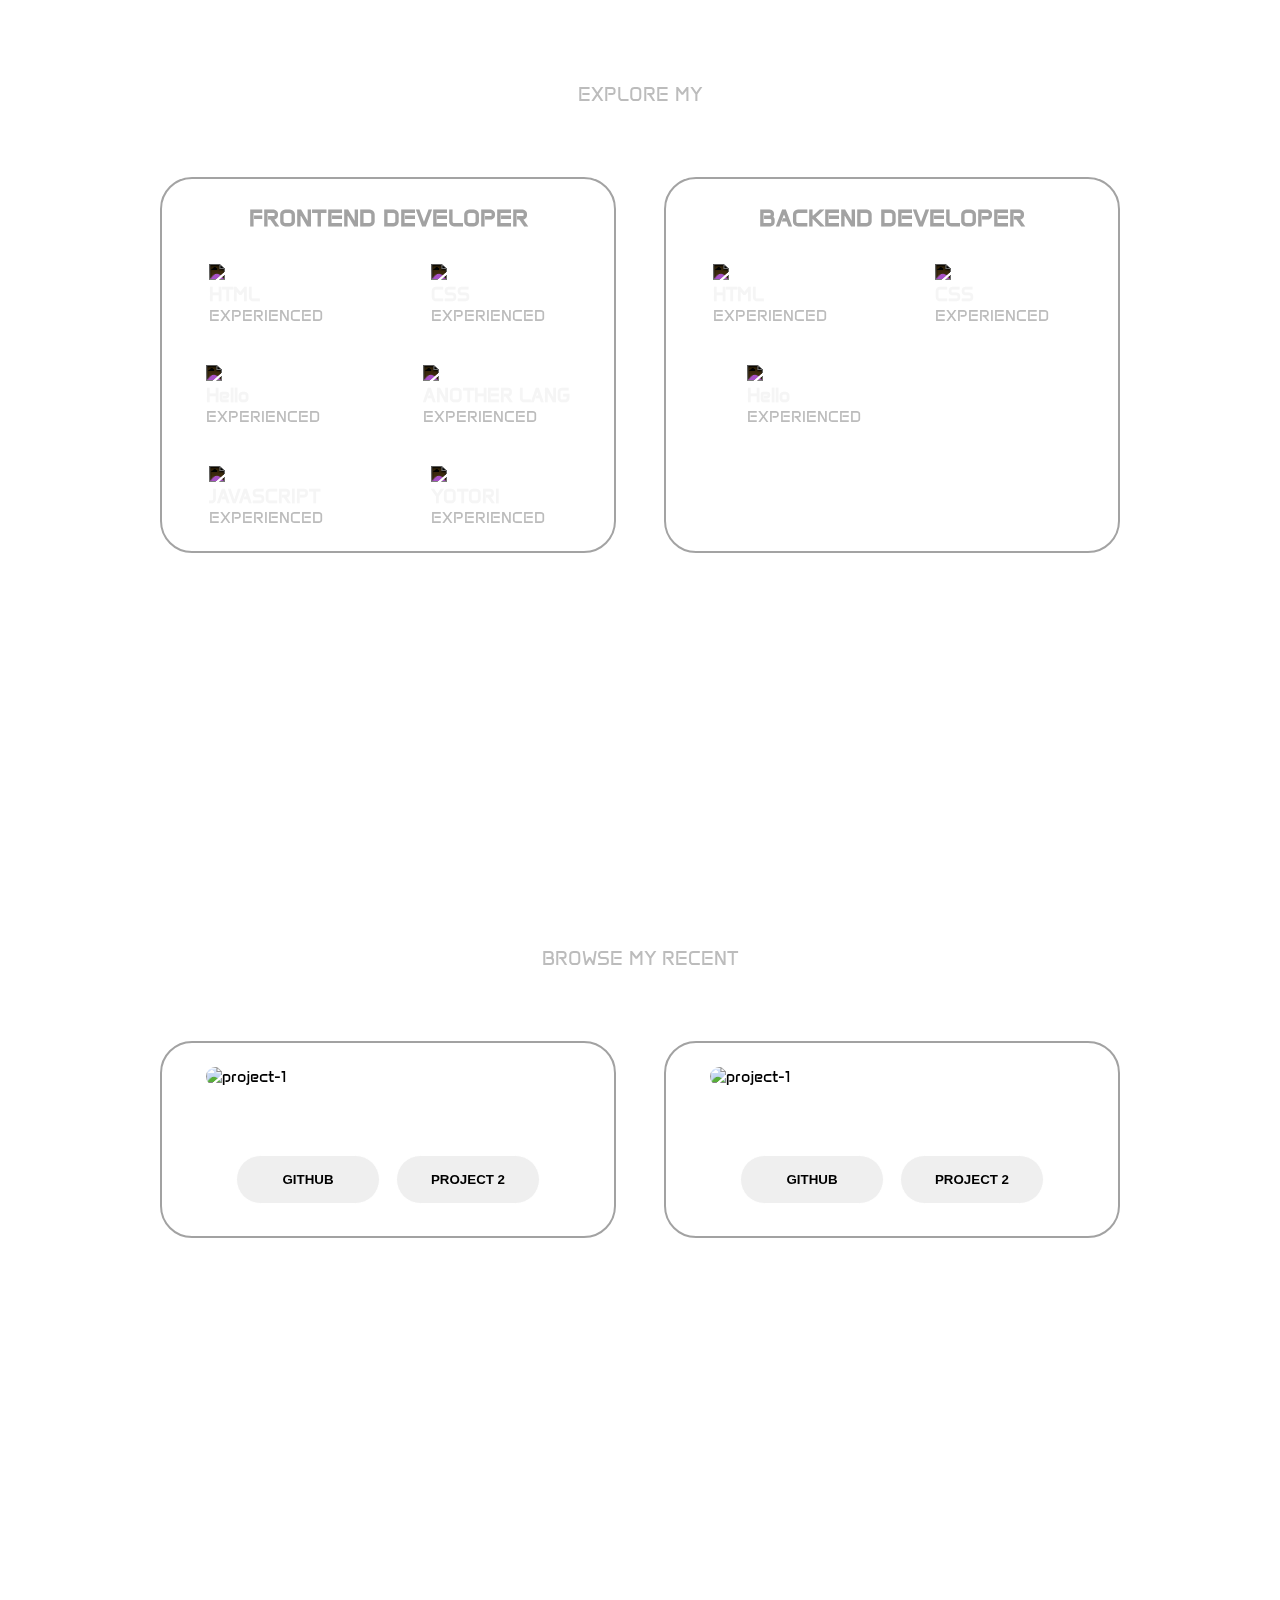
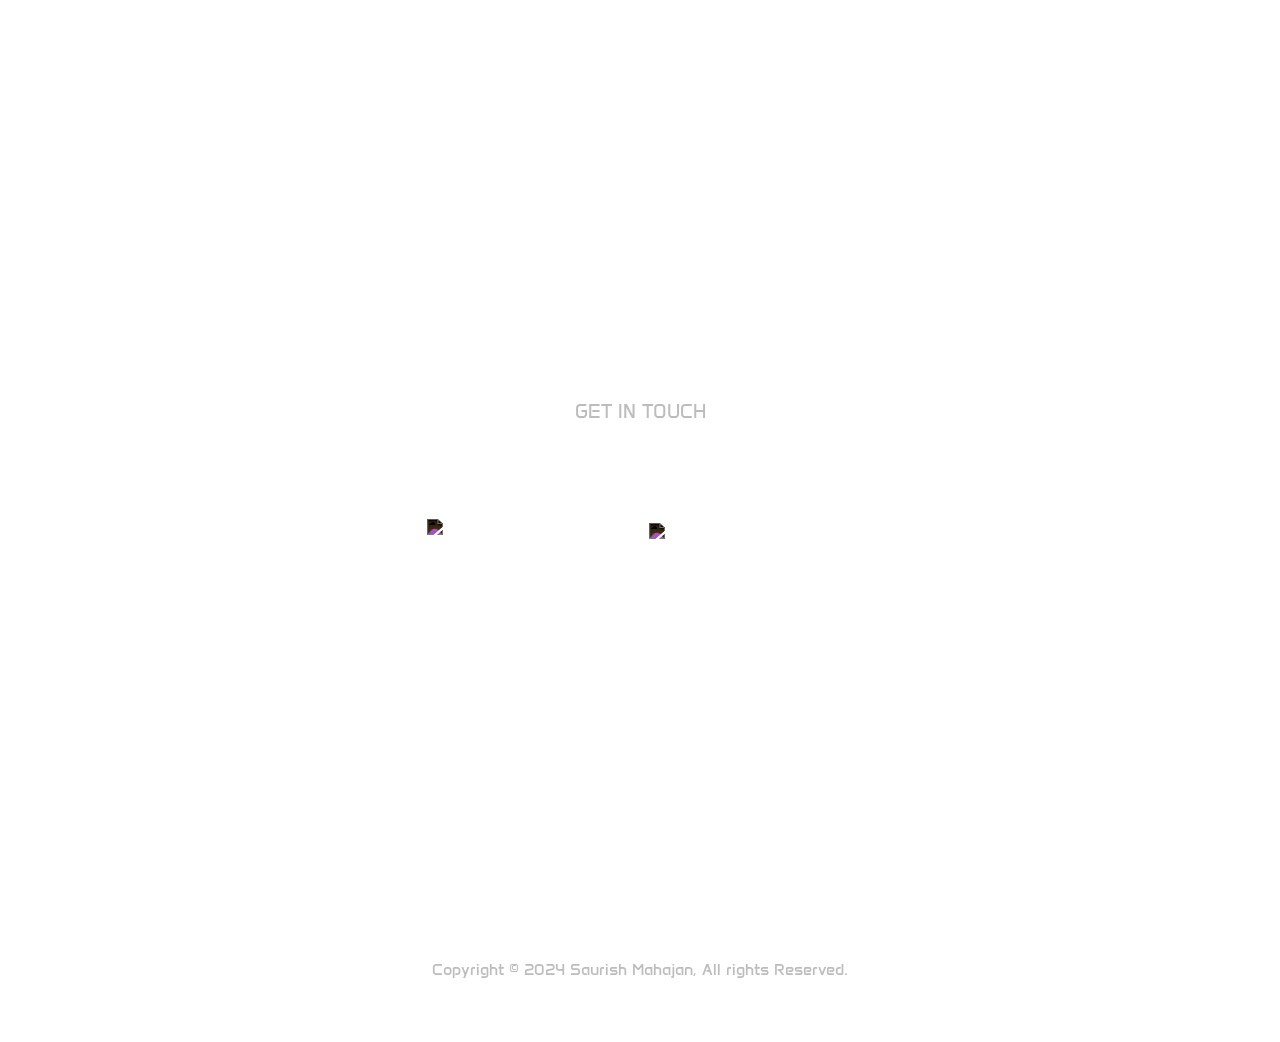
==== commit 1ea19d76: "footer" ====
--- a/index.html
+++ b/index.html
@@ -92,13 +92,12 @@
         </div>
         <div class="text-container">
           <p>HELLO I AM UNDER THE WATER AND I CAN WRITE STUFF WHAT ARE YOU DOING I AM DOING GOOD  </p>
-          <p>Lorem ipsum, dolor sit amet consectetur adipisicing elit. Neque, voluptate? Ex dicta aliquam harum quos velit saepe perferendis similique at, ducimus inventore maxime deleniti quia fugiat nostrum voluptas! Recusandae, cum.</p>
-        </div>
+            </div>
           </div>
       </div>
       <img src="./assets/arrow.png" alt="arrow icon" class="icon arrow" onclick="location.href='./experience'"/>
     </section>
-    <section id="experience">
+    <section id="experience"> 
       <p class="section__text_p1">EXPLORE MY</p>
       <h1 class="title">EXPERIENCE</h1>
       <div class="experience-details-container"></div>
@@ -150,8 +149,95 @@
             </article>
           </div>
         </div>
+       <div class="details-container">
+          <h2 class="experience-sub-title">BACKEND DEVELOPER</h2>
+          <div class="article-container">
+            <article>
+              <img src="./assets/checkmark.png" alt="experience-icon" class="icon"/>
+              <div>
+                <h3>HTML</h3>
+                <P>EXPERIENCED</P>
+              </div>
+            </article>
+            <article>
+              <img src="./assets/checkmark.png" alt="experience-icon" class="icon"/>
+              <div>
+                <h3>CSS</h3>
+                <P>EXPERIENCED</P>
+              </div>
+            </article>
+            <article>
+              <img src="./assets/checkmark.png" alt="experience-icon" class="icon"/>
+              <div>
+                <h3>Hello</h3>
+                <P>EXPERIENCED</P>
+              </div>
+            </article>
+            <article>
       </div>
     </section>
+    <!--PROJECT SECTION-->
+    <section id="projects">
+      <p class="section__text_p1">BROWSE MY RECENT </p>
+      <h1 class="title">
+        PROJECTS
+      </h1>
+      <div class="experience-details-container">
+        <div class="about-container">
+          <div class="details-container color-container">
+            <div class="article-container">
+              <img src="./assets/project-1.png" alt="project-1" class="project-img"/>
+            </div>
+            <h2 class="experience-sub-title project-title">PROJECT ONE</h2>
+            <div class="btn-container">
+              <button class="btn btn-color-2 project-btn" onclick="location.href='https:/github.com/SM-333'">GITHUB</button>
+              <button class="btn btn-color-2 project-btn" onclick="location.href='https:/github.com/SM-333'">PROJECT 2</button>
+            </div>
+          </div>
+          <div class="details-container color-container">
+            <div class="article-container">
+              <img src="./assets/project-2.png" alt="project-1" class="project-img"/>
+            </div>
+            <h2 class="experience-sub-title project-title">PROJECT TWO</h2>
+            <div class="btn-container">
+              <button class="btn btn-color-2 project-btn" onclick="location.href='https:/github.com/SM-333'">GITHUB</button>
+              <button class="btn btn-color-2 project-btn" onclick="location.href='https:/github.com/SM-333'">PROJECT 2</button>
+            </div>
+          </div>
+        </div>
+      </div>
+
+
+    </section>
+    <section id="contact">
+      <p class="section__text_p1">GET IN TOUCH</p>
+      <h1 class="title">CONTACT ME</h1>
+      <div
+       class="contact-info">
+      <div class="contact-info-container">
+        <img src="./assets/email.png" alt="email icon" class="icon contact-icon email-icon"/>
+        <p><a href="mailto:mahajansaurish86@gmail.com">MY EMAIL</a></p>
+      </div>
+      <div class="contact-info-container">
+        <img src="./assets/linkedin.png" alt="linkedin icon" class="icon contact-icon"/>
+        <p><a href="https:/www.linkedin.com/in/saurish-mahajan333">LINKEDIN</a></p>
+      </div>
+      </div>
+    </section>
+    <footer>
+      <nav>
+        <div class="nav-links-container">
+          <ul class="nav-links">
+            <li><a href="#about">ABOUT</a></li>
+            <li><a href="#project">PROJECT</a></li>
+            <li><a href="#contact">CONTACT</a></li>
+            <li><a href="#video">VIDEO</a></li>
+            <li><a href="#report">REPORT</a></li>
+          </ul>
+        </div>
+      </nav>
+      <p>Copyright &#169; 2024 Saurish Mahajan, All rights Reserved.</p>
+    </footer>
     <script src="script.js"></script>
   </body>
   <div class="background">
--- a/style.css
+++ b/style.css
@@ -0,0 +1,445 @@
+/*General */
+@import url('https://fonts.googleapis.com/css2?family=Anta&display=swap');
+
+*{
+ margin: 0;
+ padding: 0;
+ 
+}
+/*adding background chrishs speacial*/
+.background{
+        
+        display: grid;
+        grid-template-columns: repeat(16 , 1fr);
+        width: 100%;
+        justify-items: center;
+        position: fixed;
+        top: 0%;
+        z-index:-1;
+        left: 0%;
+
+}
+.background p{
+        font-size: 2rem ;
+        font-family: Arial, Helvetica, sans-serif;
+        opacity: 15%;
+}
+
+.background p:nth-child(odd){
+        animation: moveUp 10s infinite linear;
+}
+.background p:nth-child(even){
+        animation: moveDown 10s infinite linear;
+}
+@keyframes moveUp{
+        0%{
+                transform: translate(0,-50vh);
+        }
+        100%{
+                transform: translate(0,10vh) ;
+        }
+}
+@keyframes moveDown{
+        0%{
+                transform: translate(0,10vh);
+        }
+        100%{
+                transform: translate(0,-50vh);
+        }
+}
+body{
+        font-family: "Anta", sans-serif;
+        font-weight: 400;
+        font-style: normal;
+    
+}
+.background{
+        background-color: black;
+}
+/*THE BACKGROUND ENDS DONE WITH IT NOW */
+html {
+   scroll-behavior: smooth;  
+
+}
+
+p{
+  color: rgb(188, 188, 188);
+
+}
+h1 , h2 , h3{
+        color: whitesmoke;
+}
+/*TRANSITION */
+a, .btn{
+        transition: all 300ms ease;
+}
+
+/*DEKSTOP NAV */
+nav, .nav-links{
+        display:flex ;
+}
+nav {
+        justify-content: space-around;
+        align-items: center ;
+        height: 17vh;
+}
+
+.nav-links{
+        gap: 2rem;
+        list-style: none;
+        font-size: 1.5rem;
+}
+/*styling the link elements*/
+a{
+        color: white;
+        text-decoration: none;
+        text-decoration-color: grey;       
+}
+/*styling the link elements on hover */
+a:hover{
+        color:darkviolet;
+        text-decoration: underline;
+        text-underline-offset: 1rem;
+        text-decoration-color: rgb(red, green, blue);
+}
+/*LOGO STYLING */
+.logo{
+        font-size: 2rem;
+        color: white;
+}
+/*LOGO STYLING ON HOVER  */
+.logo:hover{
+        cursor: default;
+}
+
+/*HAMBURGER MENU*/
+#hamburger-nav{
+        display:none;
+}
+
+.hamburger-menu{
+        position:relative;
+        display:inline-block;
+}
+
+.hamburger-icon{
+        display:flex;
+        flex-direction:column ;
+        justify-content: space-between;
+        height: 1.5rem;
+        width: 1.875rem ;
+        cursor: pointer;    
+}
+
+.hamburger-icon span{
+        width:100% ;
+        height: 0.125rem;
+        background-color: white;
+        transition: all 0.3 ease-in-out;
+}
+
+.menu-links{
+        position: absolute;
+        top: 100%;
+        right: 0;
+        background-color: rgb(108, 108, 108);
+        width: fit-content;
+        max-height: 0;
+        overflow: hidden;
+        transition: all 0.3 ease-in-out;
+}
+ /*targetting the menu and each link in it */
+.menu-links a{
+        display: block;
+        padding: 0.625rem;
+        text-align: center;
+        font-size: 1.5rem;
+        color: rgb(255, 255, 255);
+        text-decoration: none;
+        transition: all 0.3 ease-in-out;
+}
+
+.menu-links li{
+        list-style: none;
+}
+.menu-links.open {
+      max-height:18.75rem;  
+}
+/*ROTATING THE NAVBAR INTO A CROSS */
+.hamburger-icon.open span:first-child{
+        transform:rotate(45deg) translate(0.625rem,0.3125rem)        
+}
+.hamburger-icon.open span:nth-child(2){
+        opacity: 0;        
+}
+.hamburger-icon.open span:last-child{
+        transform:rotate(-45deg) translate(0.625rem,-0.3125rem)        
+}
+.hamburger-icon  span:first-child{
+        opacity:1;
+}
+.hamburger-icon span:first-child{
+        transform:none ;
+}
+/*Sections */
+section {
+        padding-top:4vh ;
+        height: 96vh;
+        margin: 0 10rem ;
+        box-sizing: border-box;
+        min-height: fit-content;
+} 
+
+.section-container{
+        display: flex;
+}
+
+/*PROFILE SECTION*/
+
+#profile{
+        display: flex;
+        justify-content:center ;
+        gap: 5rem;
+        height: 70vh;
+       
+}
+/*styling image and adding hover affect */
+.section__pic-container{
+        overflow: hidden;
+        border-radius: 50%;
+        object-fit: cover;
+        display: flex;
+        height: 15rem ;
+        width: 14rem;
+        margin: auto 0;
+        filter: grayscale(80%);
+        transition: filter 0.5s ;
+        border: 0.25rem solid white;     
+        transition: transform 0.5s; 
+       
+}
+.section__pic-container:hover{
+        filter: grayscale(0%);
+        border: 0.25rem solid rgb(90, 0, 128);
+        transform: scale(1.2);
+
+}
+
+/*aligning text to center*/
+.section__text{
+        align-self:center;
+        text-align: center;
+}                                                       
+
+.section__text_p{
+        font-weight: 700;
+}
+.section__text_p1{
+        font-size: 1.2rem; 
+        text-align: center;
+}
+.section__text_p2{
+        font-size: 1.5rem;
+        margin-bottom: 1rem;
+}
+.title{
+        font-size: 2rem;
+        text-align:center;
+        color: white;
+}
+
+#socials-container{
+        display: flex;
+        justify-content: center;
+        margin-top: 1rem;
+        gap: 1rem;
+       
+}
+/*icons github and linkedin */
+.icon {
+        cursor:pointer;
+        height:2rem;
+        filter: invert(100%);
+
+}
+
+/*Buttons for contact and cv */
+.btn-container{
+        display: flex;
+        justify-content: center;
+        gap: 2rem ;
+        padding: 0.5rem;
+}
+.btn{
+
+        font-weight:600 ;
+        transition: all 300ms ease;
+        padding: 1rem;
+        width: 9rem;
+        border-radius: 2rem ;
+        
+}
+.btn-color-1, .btn-color-2{
+        border: rgb(255, 255, 255) 0.1rem solid;
+}
+/*adding cursor on hover*/
+.btn-color-1:hover , .btn-color-2:hover{
+        cursor: pointer;
+}
+/*color and border change on hover */
+.btn-color-1 , .btn-color-2:hover{
+        background-color: rgb(0, 0, 0);
+        color: white;
+}
+
+.btn-color-1:hover {
+        background: white;
+        color: black;
+        border: darkviolet 0.125rem solid;
+}
+
+.btn-color-2{
+        background-color: none;
+        color: black;
+}
+
+.btn-color-2:hover{
+        border: darkviolet 0.125rem solid;
+}
+.btn-container{
+        gap: 1rem;
+}
+/*about section styling */
+#about{
+        position: relative ;
+}
+.about-container{
+        gap: 2rem;
+        margin-bottom: 1rem;
+        margin-top: 2rem;
+}
+.about-details-container{
+        justify-content:center ;
+        flex-direction: column;
+        gap: 1rem;
+
+}
+.about-container, .about-details-container{
+        display: flex;
+        gap: 3rem ;
+        
+}
+.about-pic{
+        
+        height: 20rem;
+}
+.arrow{
+        position: absolute;
+        right: -5rem;
+        bottom: 2.5rem;
+}
+
+.details-container{
+        padding:1.5rem ;
+        flex:1;
+        background: none;
+        border-radius: 2rem;
+        border: white 0.125rem solid;
+        border-color: rgb(163, 163, 163);
+        text-align: center;
+}
+.section-container{
+        gap:4rem;
+        height: 80%;
+}
+
+.text-container{
+        color: white ;
+}
+/*experience styling*/
+.experience-sub-title{
+        color: rgb(162, 162, 162);
+        font-weight: 600;
+        font-size: 1.5rem;
+        margin-bottom:2rem ;
+}
+
+.experience-details-container{
+        display: flex;
+        justify-content: center;
+        flex-direction: column;
+}
+
+.article-container{
+        display: flex;
+        text-align: initial;
+        flex-wrap: wrap;
+        flex-direction: row;
+        gap: 2.5rem;
+        justify-content: space-around;
+}
+
+.article{
+        display: flex;
+        width: 10rem;
+        justify-content: space-around;
+        gap: 0.5rem;
+}
+.article.icon{
+        cursor: default;
+}
+
+/*PROJECT SECTION/PAGE */
+.color-container{
+        border-color: rgb(162, 162, 162);
+        
+}
+.project-img{
+        border-radius: 2rem;
+        width: 90%;
+        height: 90%;
+}
+.project-title{
+        margin: 1rem;
+        color: white ;
+}
+
+/*CONTACT PAGE*/
+#contact{
+        display: flex;
+        justify-content: center;
+        flex-direction: column;
+        height: 70vh;
+}
+.contact-info{
+        display: flex;
+        justify-content: center;
+        border-radius: 2rem;
+        border: rgb(255, 255, 255) 0.1rem solid ;
+        border-color:rgb(255, 255, 255) ;
+        background: none;
+        margin: 2rem;
+        padding: 0.5rem;
+}
+.contact-info-container {
+        display: flex;
+        align-items: center;
+        justify-content: center;
+        gap: 0.5rem;
+        margin: 1rem;
+}
+.contact-info-container p{
+        font-size: larger;
+}
+.email-icon{
+        height: 2.5rem;
+}
+
+/*footer*/
+footer{
+        height: 26vh;
+        margin: 0.1rem;
+}
+footer p{
+        text-align:center;
+}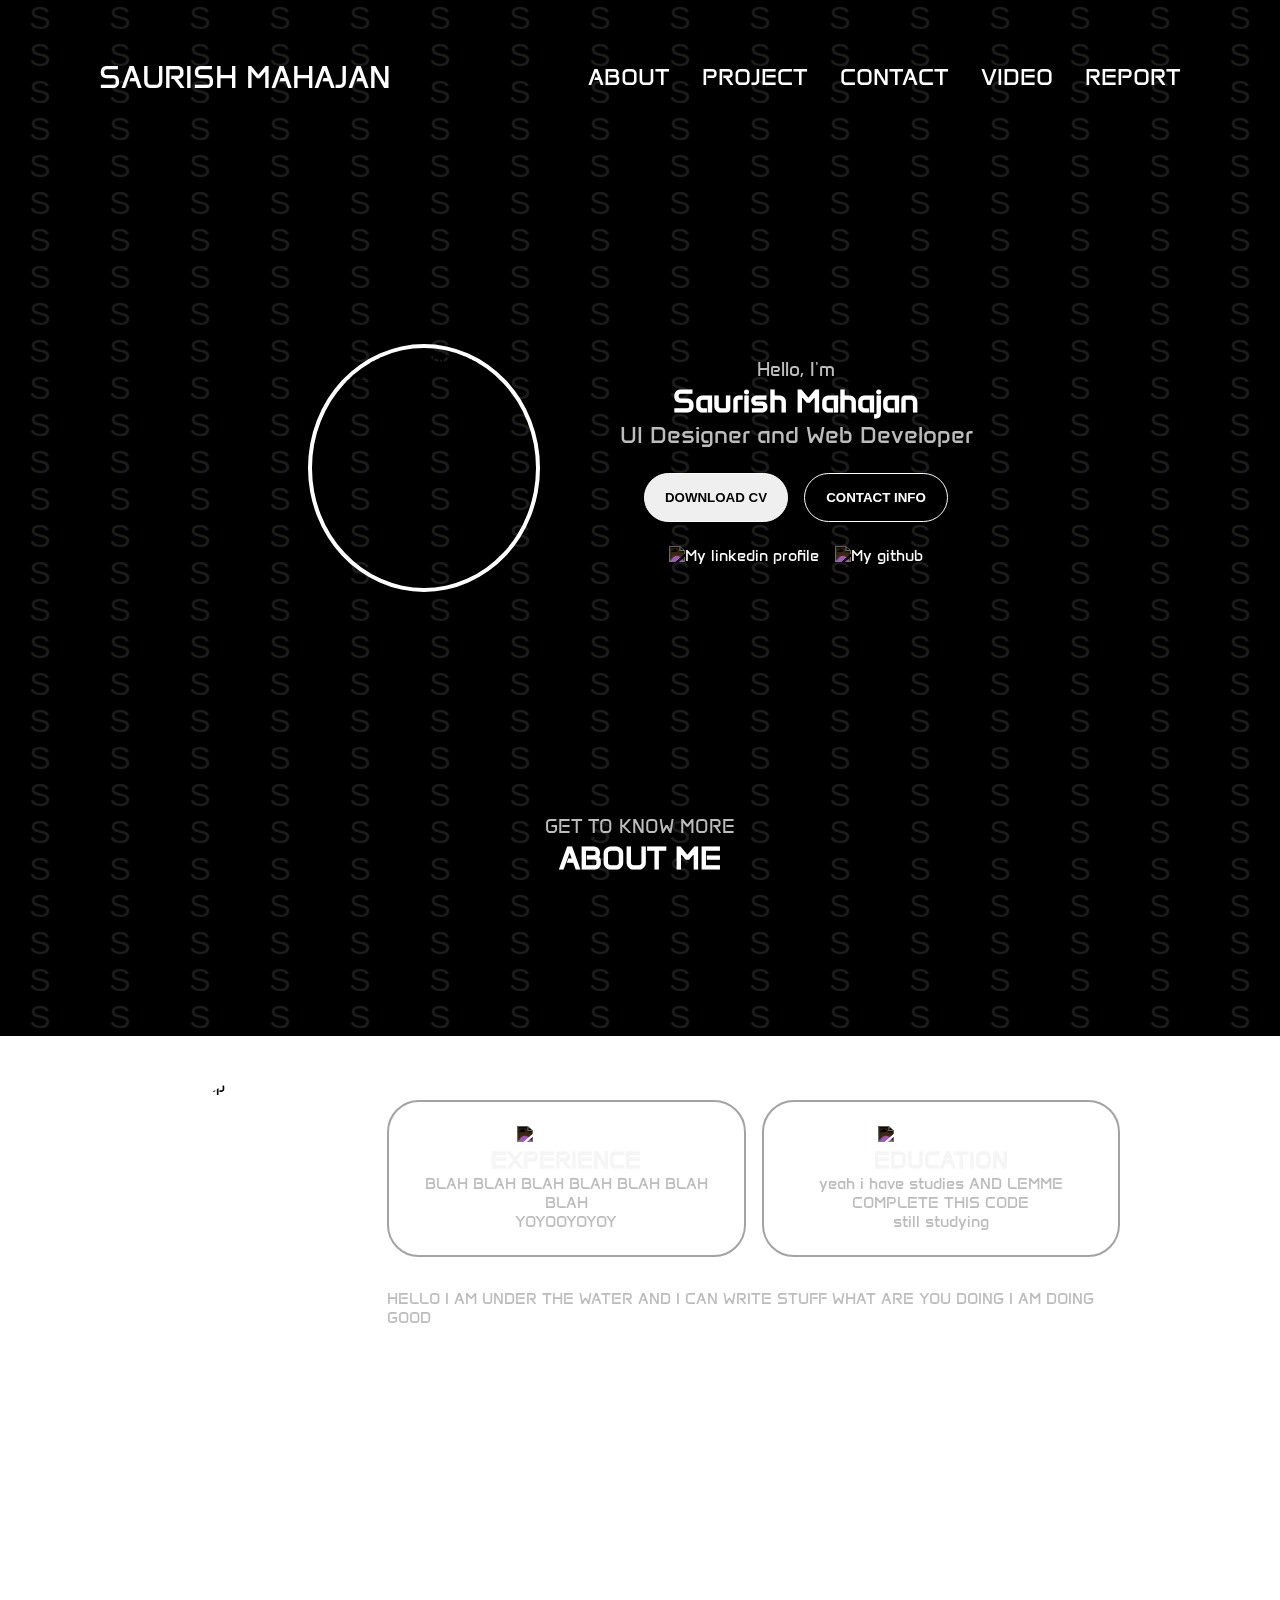
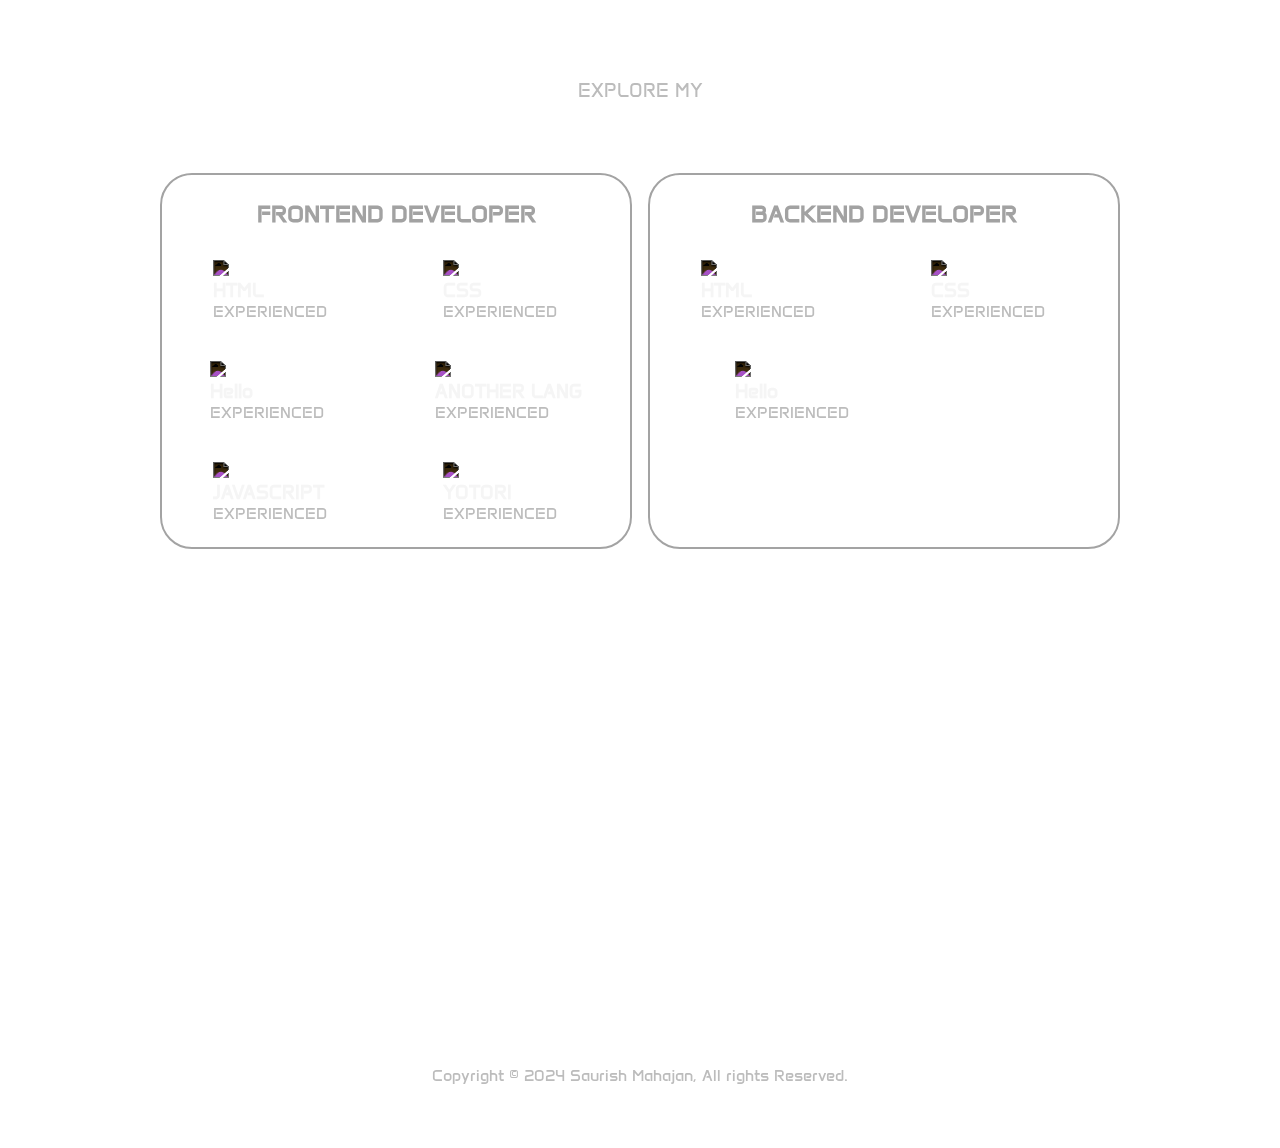
==== commit d02a4052: "one more" ====
--- a/index.html
+++ b/index.html
@@ -13,10 +13,10 @@
       <div>
         <ul class="nav-links">
           <li><a href="#about">ABOUT</a></li>
-          <li><a href="#project">PROJECT</a></li>
-          <li><a href="#contact">CONTACT</a></li>
-          <li><a href="#video">VIDEO</a></li>
-          <li><a href="#report">REPORT</a></li>
+          <li><a href="project.html">PROJECT</a></li>
+          <li><a href="contact.html">CONTACT</a></li>
+          <li><a href="video.html">VIDEO</a></li>
+          <li><a href="report.html">REPORT</a></li>
         </ul>
       </div>
     </nav>
@@ -30,10 +30,10 @@
         </div>
         <div class="menu-links">
           <li><a href="#about" onclick="toggleMenu()">ABOUT</a></li>
-          <li><a href="#project" onclick="toggleMenu()">PROJECT</a></li>
-          <li><a href="#contact" onclick="toggleMenu()">CONTACT</a></li>
-          <li><a href="#video" onclick="toggleMenu()">VIDEO</a></li>
-          <li><a href="#report" onclick="toggleMenu()">REPORT</a></li>
+          <li><a href="project.html" onclick="toggleMenu()">PROJECT</a></li>
+          <li><a href="contact.html" onclick="toggleMenu()">CONTACT</a></li>
+          <li><a href="video.html" onclick="toggleMenu()">VIDEO</a></li>
+          <li><a href="report.html" onclick="toggleMenu()">REPORT</a></li>
         </div>
       </div>
     </nav>
@@ -95,7 +95,7 @@
             </div>
           </div>
       </div>
-      <img src="./assets/arrow.png" alt="arrow icon" class="icon arrow" onclick="location.href='./experience'"/>
+      <!--<img src="./assets/arrow.png" alt="arrow icon" class="icon arrow" onclick="location.href='./experience'"/>-->
     </section>
     <section id="experience"> 
       <p class="section__text_p1">EXPLORE MY</p>
@@ -176,63 +176,15 @@
             <article>
       </div>
     </section>
-    <!--PROJECT SECTION-->
-    <section id="projects">
-      <p class="section__text_p1">BROWSE MY RECENT </p>
-      <h1 class="title">
-        PROJECTS
-      </h1>
-      <div class="experience-details-container">
-        <div class="about-container">
-          <div class="details-container color-container">
-            <div class="article-container">
-              <img src="./assets/project-1.png" alt="project-1" class="project-img"/>
-            </div>
-            <h2 class="experience-sub-title project-title">PROJECT ONE</h2>
-            <div class="btn-container">
-              <button class="btn btn-color-2 project-btn" onclick="location.href='https:/github.com/SM-333'">GITHUB</button>
-              <button class="btn btn-color-2 project-btn" onclick="location.href='https:/github.com/SM-333'">PROJECT 2</button>
-            </div>
-          </div>
-          <div class="details-container color-container">
-            <div class="article-container">
-              <img src="./assets/project-2.png" alt="project-1" class="project-img"/>
-            </div>
-            <h2 class="experience-sub-title project-title">PROJECT TWO</h2>
-            <div class="btn-container">
-              <button class="btn btn-color-2 project-btn" onclick="location.href='https:/github.com/SM-333'">GITHUB</button>
-              <button class="btn btn-color-2 project-btn" onclick="location.href='https:/github.com/SM-333'">PROJECT 2</button>
-            </div>
-          </div>
-        </div>
-      </div>
-
-
-    </section>
-    <section id="contact">
-      <p class="section__text_p1">GET IN TOUCH</p>
-      <h1 class="title">CONTACT ME</h1>
-      <div
-       class="contact-info">
-      <div class="contact-info-container">
-        <img src="./assets/email.png" alt="email icon" class="icon contact-icon email-icon"/>
-        <p><a href="mailto:mahajansaurish86@gmail.com">MY EMAIL</a></p>
-      </div>
-      <div class="contact-info-container">
-        <img src="./assets/linkedin.png" alt="linkedin icon" class="icon contact-icon"/>
-        <p><a href="https:/www.linkedin.com/in/saurish-mahajan333">LINKEDIN</a></p>
-      </div>
-      </div>
-    </section>
     <footer>
       <nav>
         <div class="nav-links-container">
           <ul class="nav-links">
             <li><a href="#about">ABOUT</a></li>
-            <li><a href="#project">PROJECT</a></li>
-            <li><a href="#contact">CONTACT</a></li>
-            <li><a href="#video">VIDEO</a></li>
-            <li><a href="#report">REPORT</a></li>
+            <li><a href="project.html">PROJECT</a></li>
+            <li><a href="contact.html">CONTACT</a></li>
+            <li><a href="video.html">VIDEO</a></li>
+            <li><a href="report.html">REPORT</a></li>
           </ul>
         </div>
       </nav>
--- a/style.css
+++ b/style.css
@@ -183,11 +183,12 @@
 }
 /*Sections */
 section {
-        padding-top:4vh ;
+        padding-top:2rem ;
         height: 96vh;
         margin: 0 10rem ;
         box-sizing: border-box;
         min-height: fit-content;
+        padding-bottom: 2rem;
 } 
 
 .section-container{
@@ -312,9 +313,10 @@
 /*about section styling */
 #about{
         position: relative ;
+        padding-bottom: -2rem;
 }
 .about-container{
-        gap: 2rem;
+        gap: 1rem;
         margin-bottom: 1rem;
         margin-top: 2rem;
 }
@@ -326,18 +328,14 @@
 }
 .about-container, .about-details-container{
         display: flex;
-        gap: 3rem ;
+        gap: 1rem ;
         
 }
 .about-pic{
         
         height: 20rem;
 }
-.arrow{
-        position: absolute;
-        right: -5rem;
-        bottom: 2.5rem;
-}
+
 
 .details-container{
         padding:1.5rem ;
@@ -349,7 +347,7 @@
         text-align: center;
 }
 .section-container{
-        gap:4rem;
+        gap:2rem;
         height: 80%;
 }
 
@@ -406,10 +404,17 @@
 
 /*CONTACT PAGE*/
 #contact{
+        padding-top: 20rem;
         display: flex;
         justify-content: center;
         flex-direction: column;
         height: 70vh;
+}
+.contact-footer{
+        padding-top: 13rem;
+        padding-bottom: 2rem;
+
+
 }
 .contact-info{
         display: flex;
@@ -435,8 +440,10 @@
         height: 2.5rem;
 }
 
+
 /*footer*/
 footer{
+       
         height: 26vh;
         margin: 0.1rem;
 }
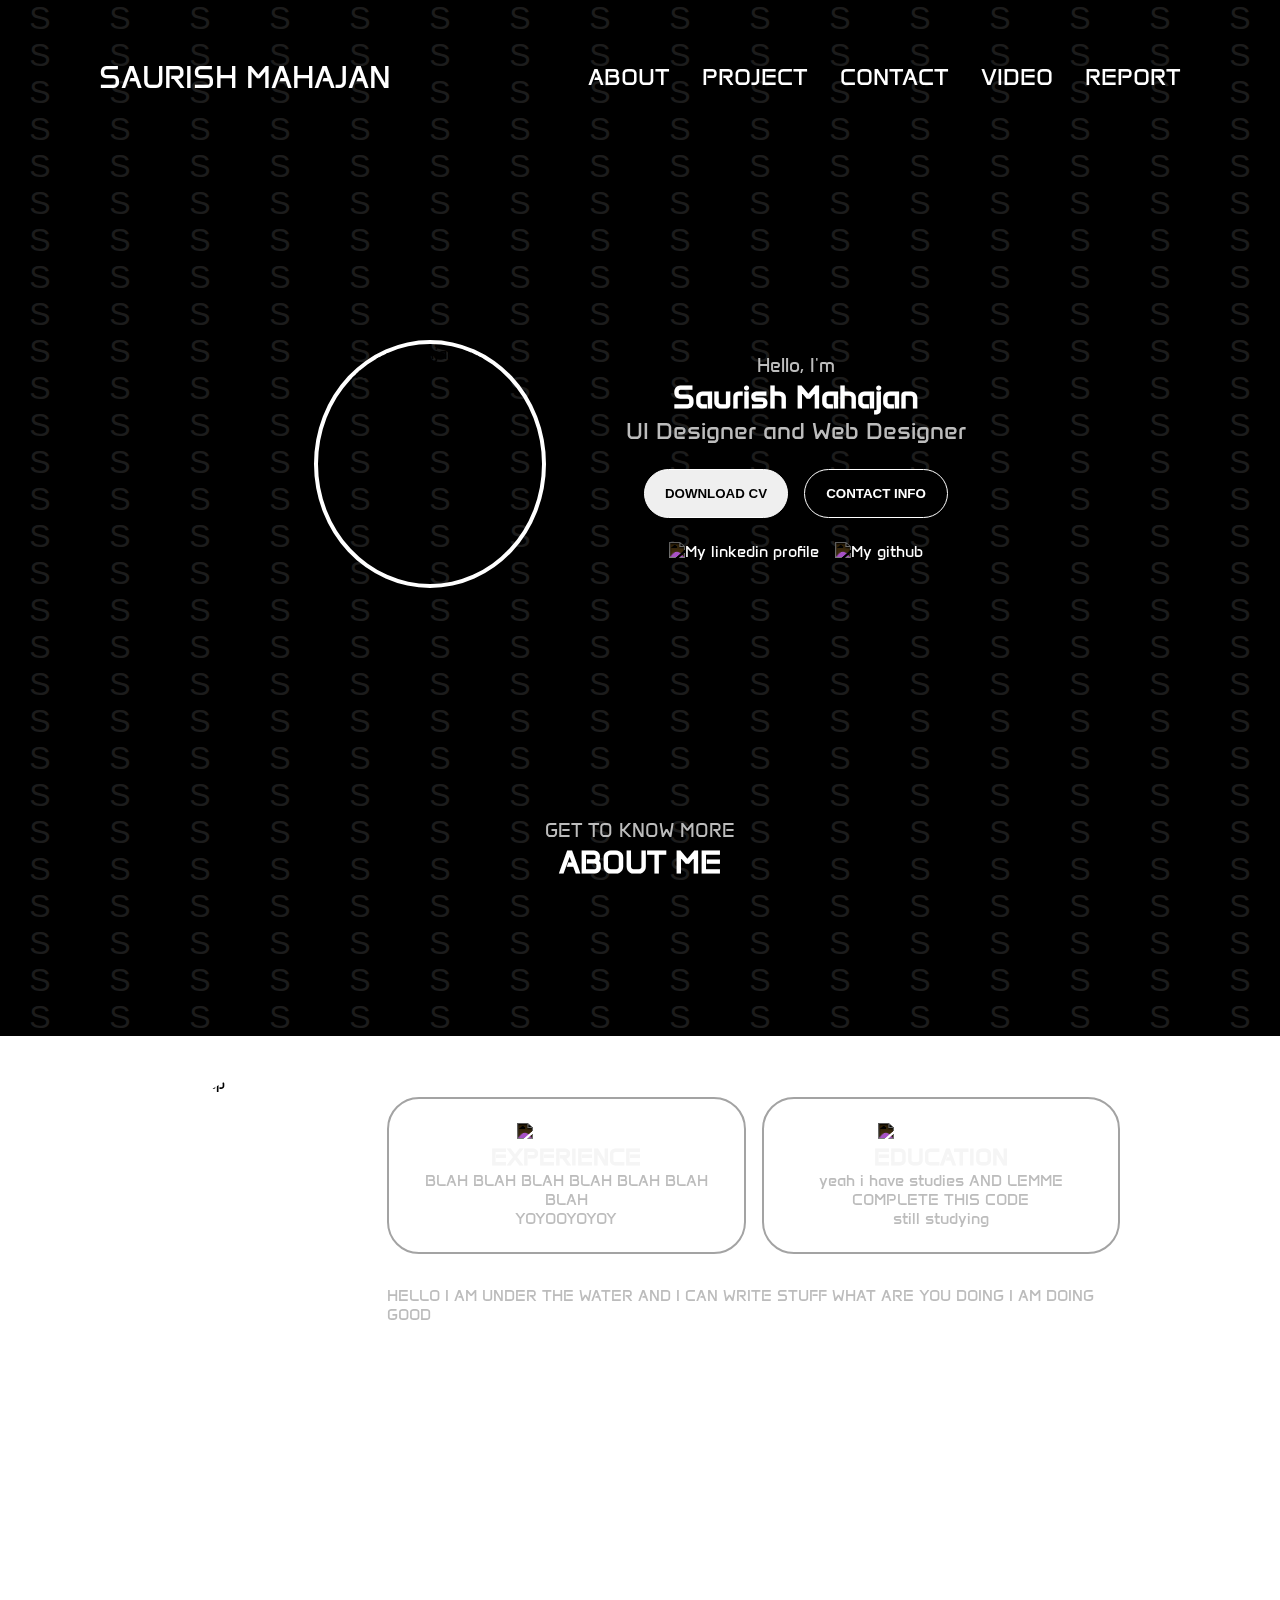
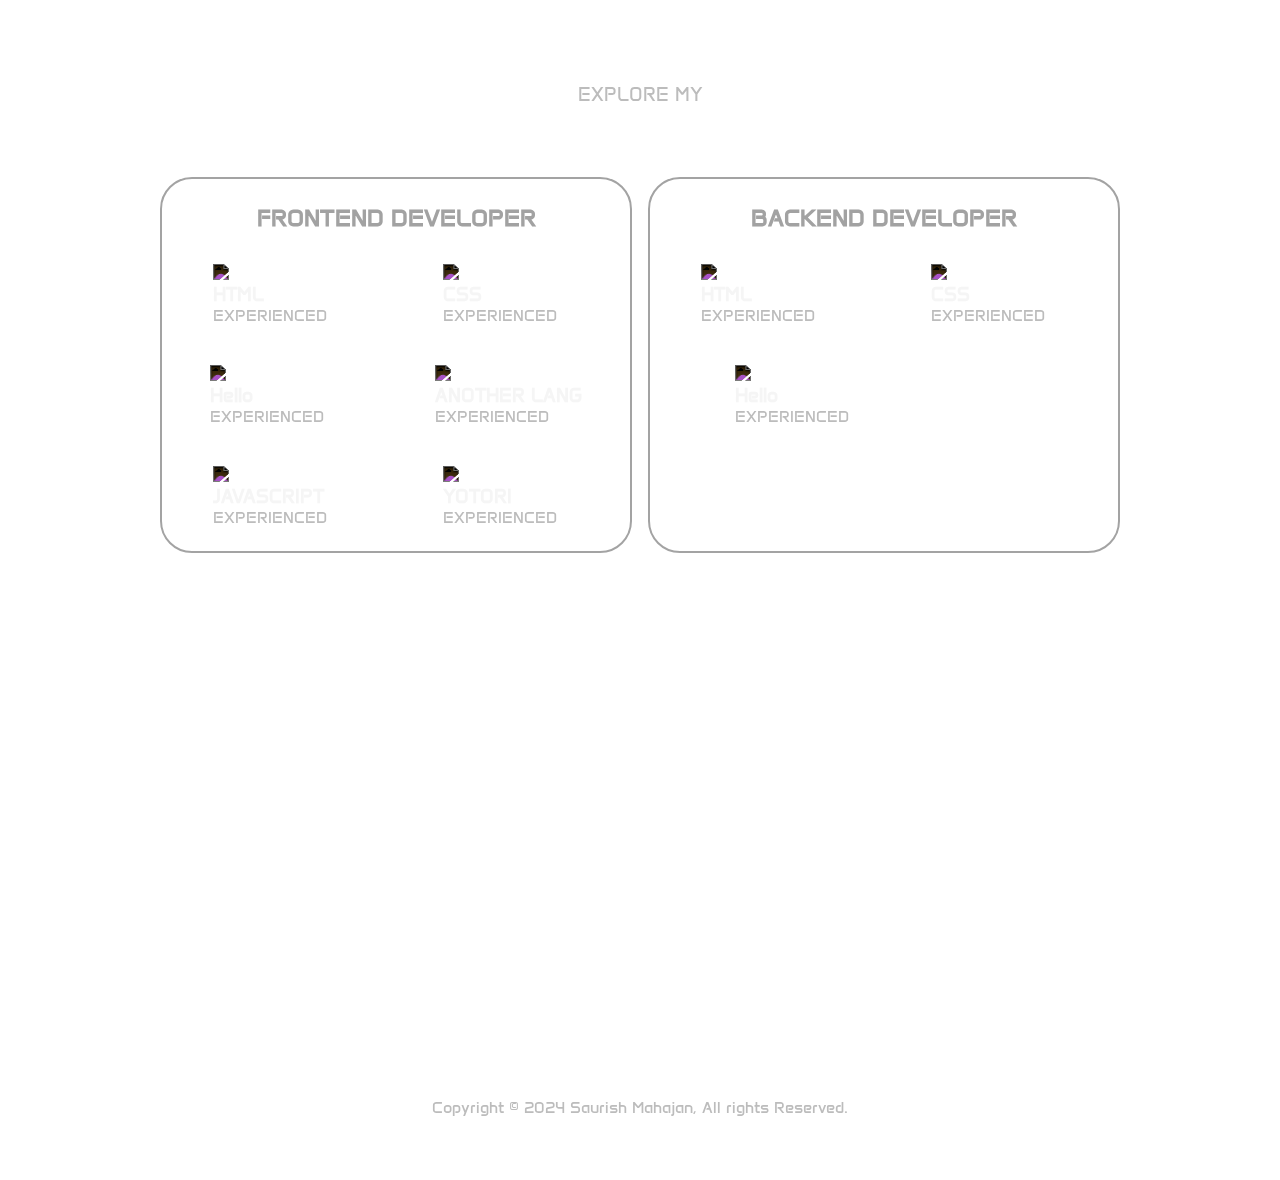
==== commit 143b7a99: "FINAL COMMIT" ====
--- a/index.html
+++ b/index.html
@@ -46,7 +46,7 @@
       <div class="section__text">
         <p class="section__text_p1">Hello, I'm</p>
         <h1 class="title">Saurish Mahajan</h1>
-        <p class="section__text_p2">UI Designer and Web Developer</p>
+        <p class="section__text_p2">UI Designer and Web Designer</p>
         <div class="btn-container">
           <button class="btn btn-color-2" onclick="window.open('./assets/saurishCV.pdf')">DOWNLOAD CV</button>
           <button class="btn btn-color-1" onclick="location.href='./#contact' ">CONTACT INFO </button>
--- a/style.css
+++ b/style.css
@@ -183,12 +183,12 @@
 }
 /*Sections */
 section {
-        padding-top:2rem ;
+        padding-top:4vh ;
         height: 96vh;
         margin: 0 10rem ;
         box-sizing: border-box;
         min-height: fit-content;
-        padding-bottom: 2rem;
+        padding-bottom: 5vh;
 } 
 
 .section-container{
@@ -335,7 +335,11 @@
         
         height: 20rem;
 }
-
+.arrow{
+        position: absolute;
+        right: -5rem;
+        bottom: 2.5rem;
+}
 
 .details-container{
         padding:1.5rem ;
@@ -443,10 +447,17 @@
 
 /*footer*/
 footer{
-       
+        padding-top: 2rem;
         height: 26vh;
         margin: 0.1rem;
 }
 footer p{
         text-align:center;
+}
+/*report images / screenshots */
+.report-img{
+                border-radius: 2rem;
+                width: 90%;
+                height: 90%;
+
 }